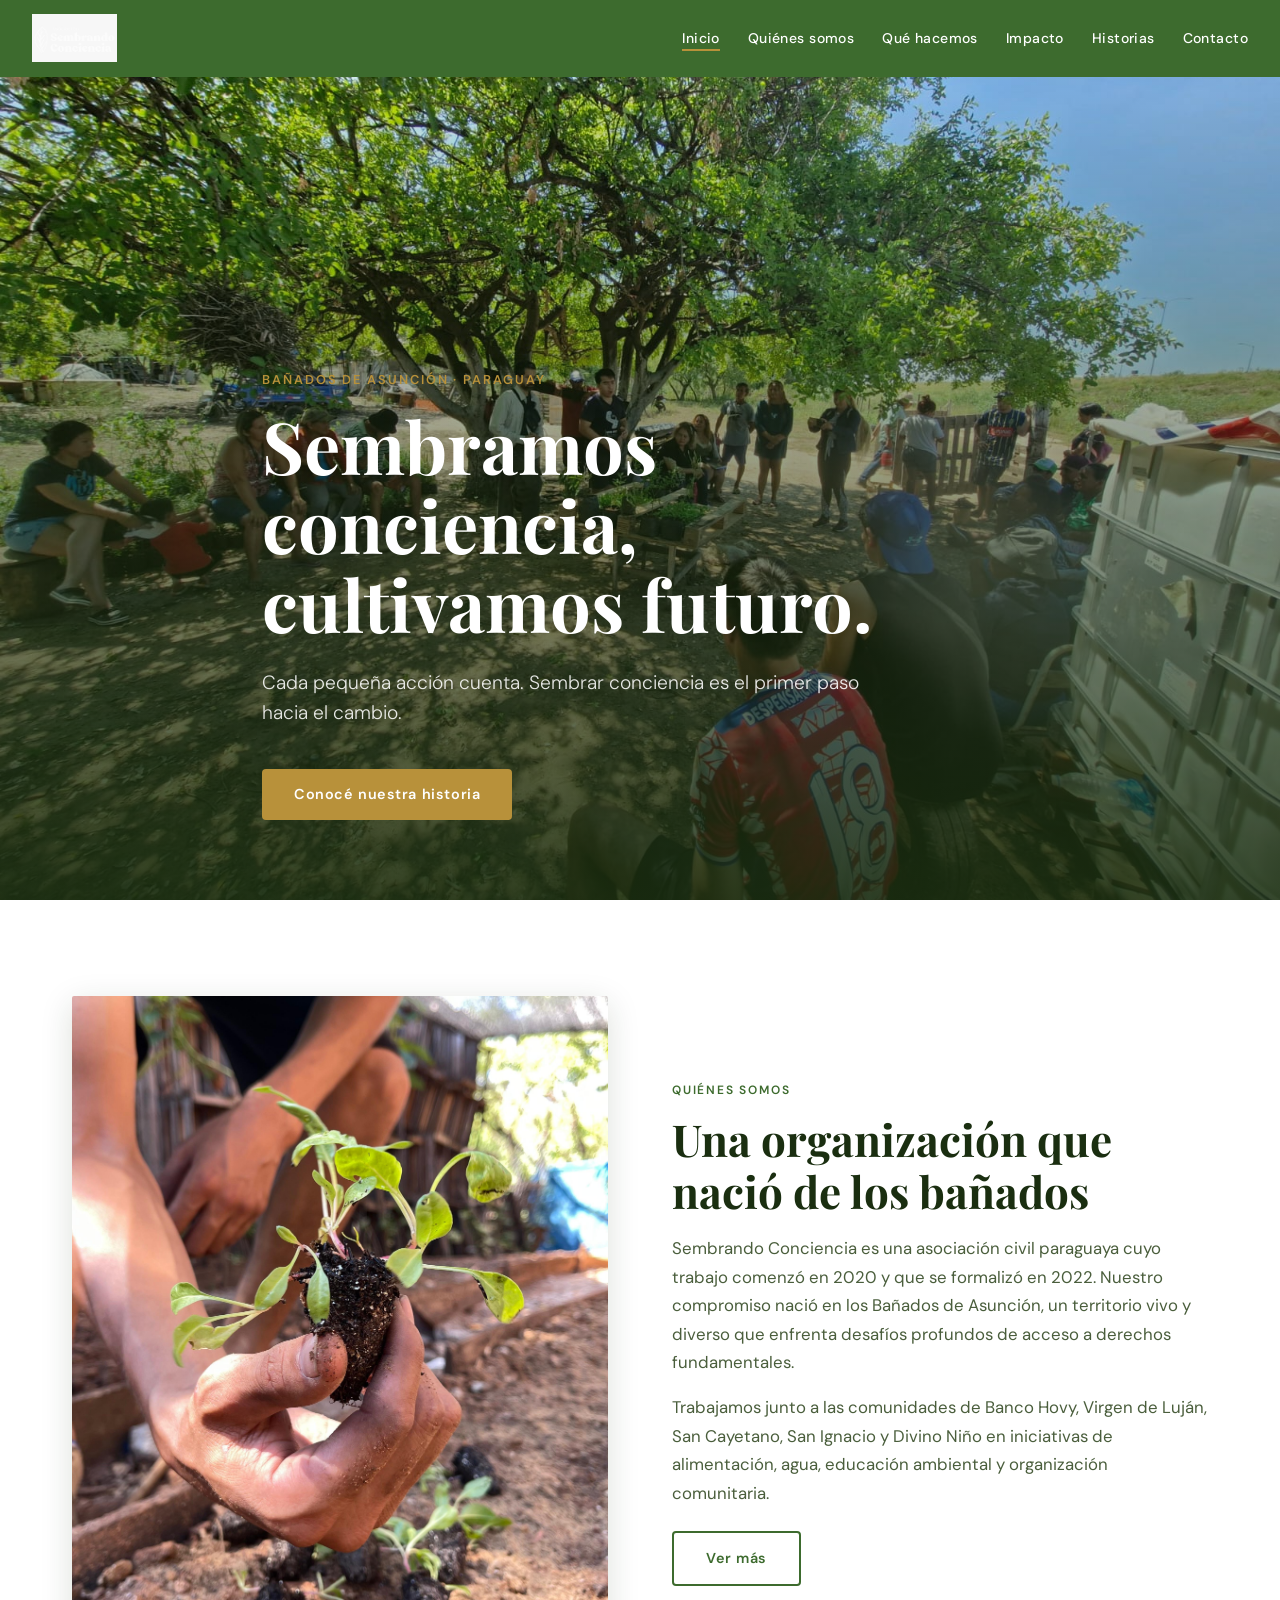
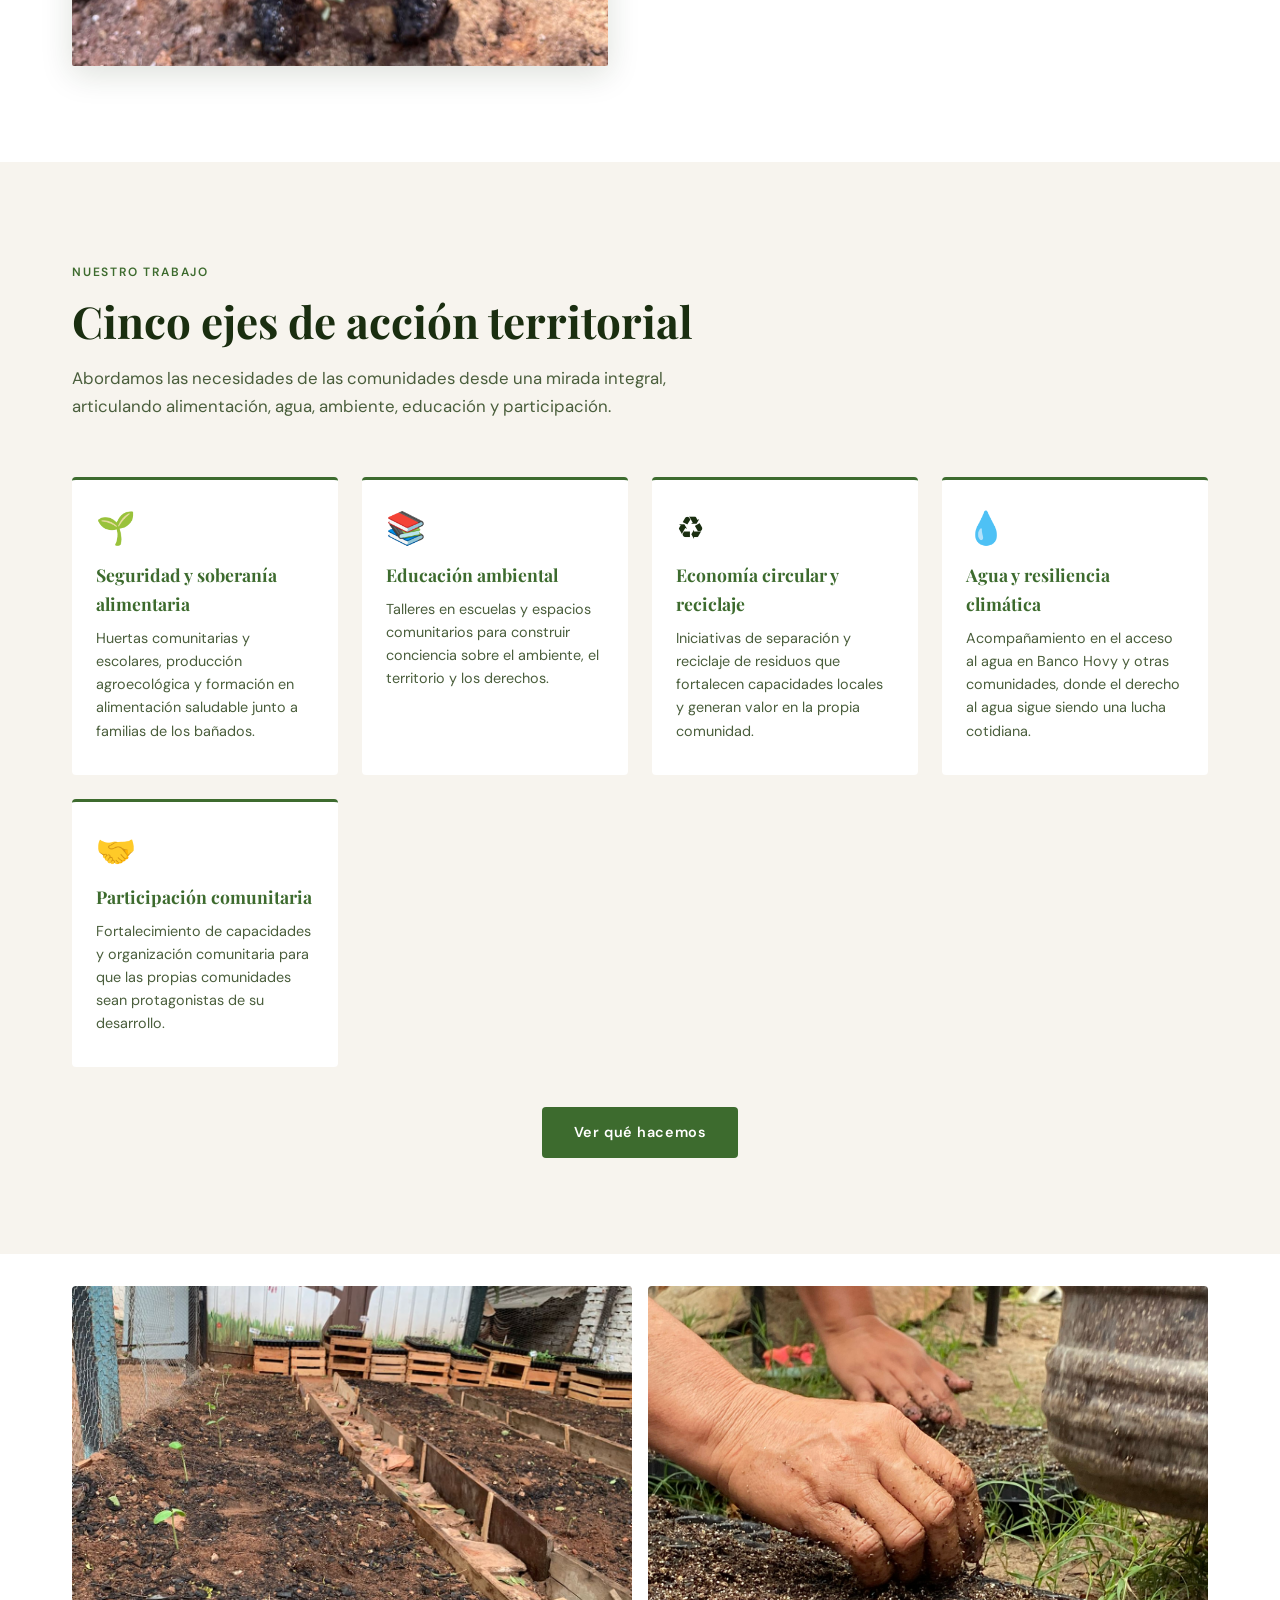
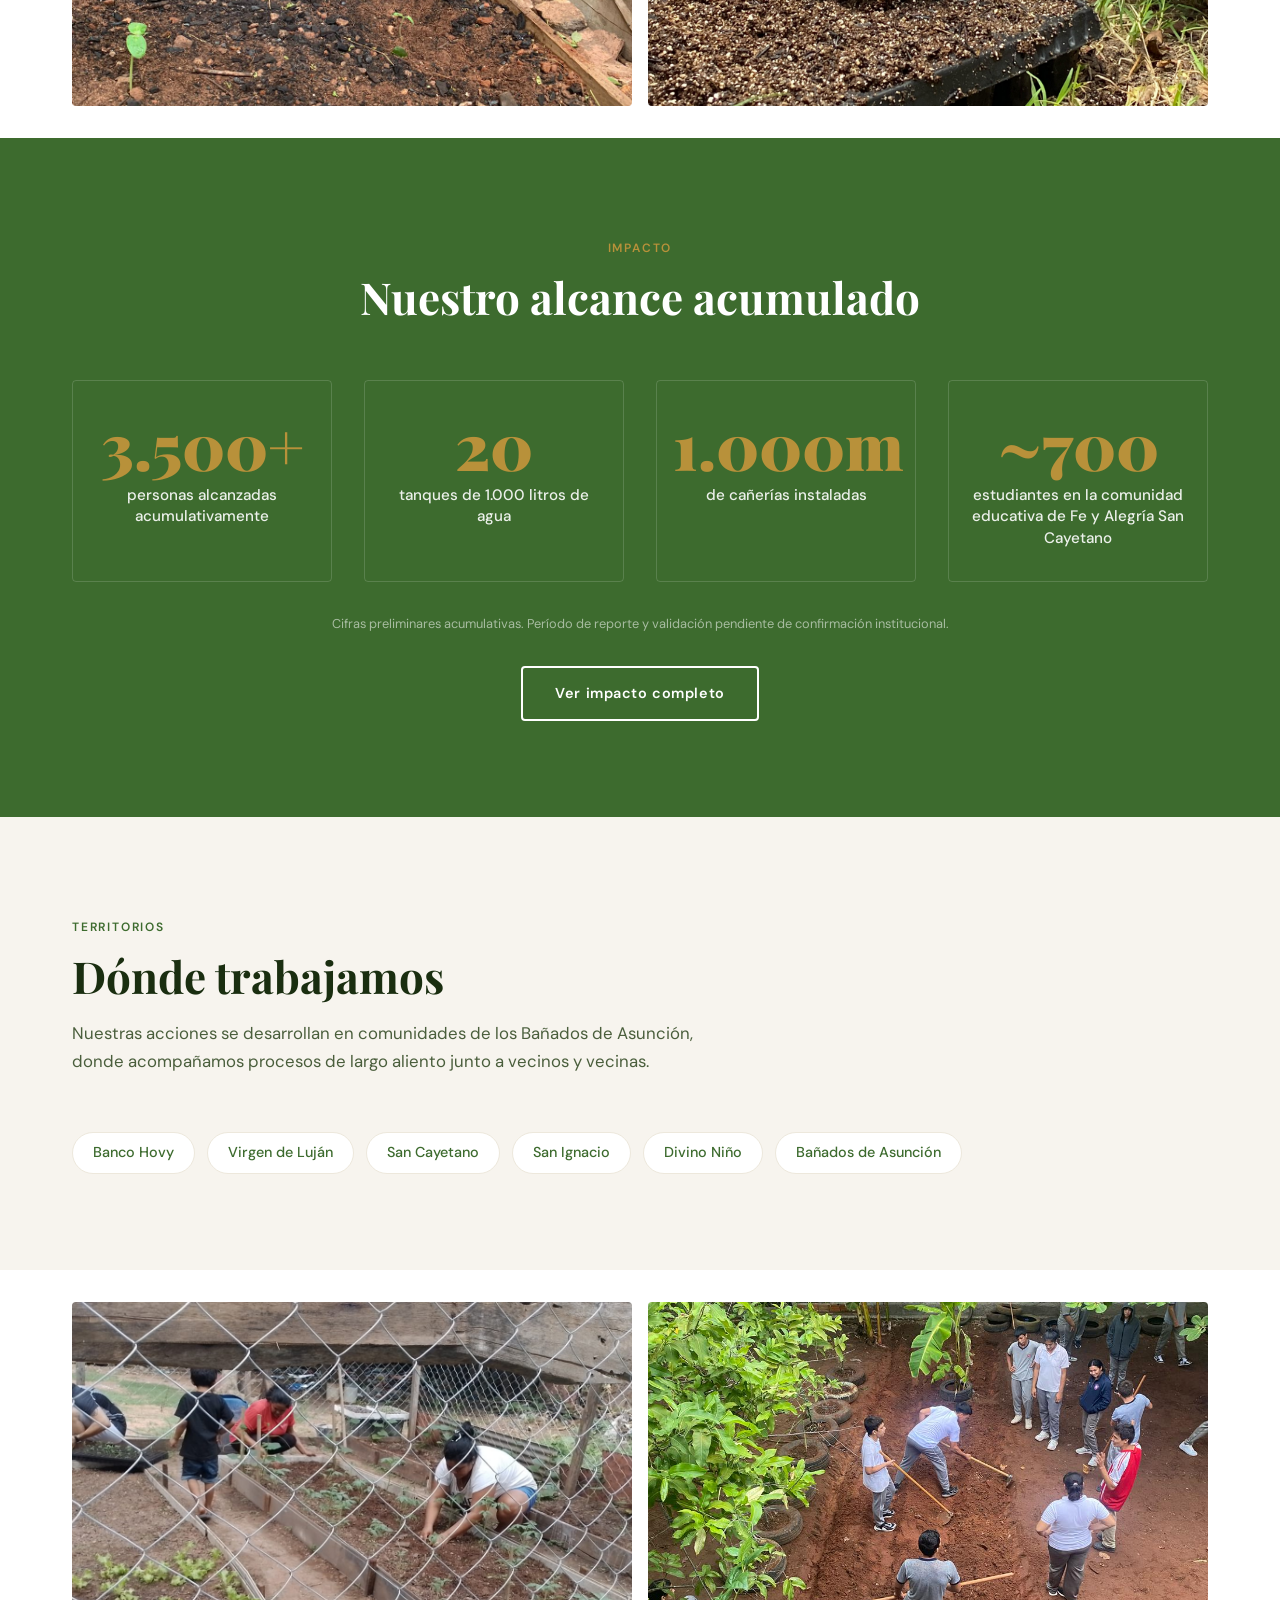
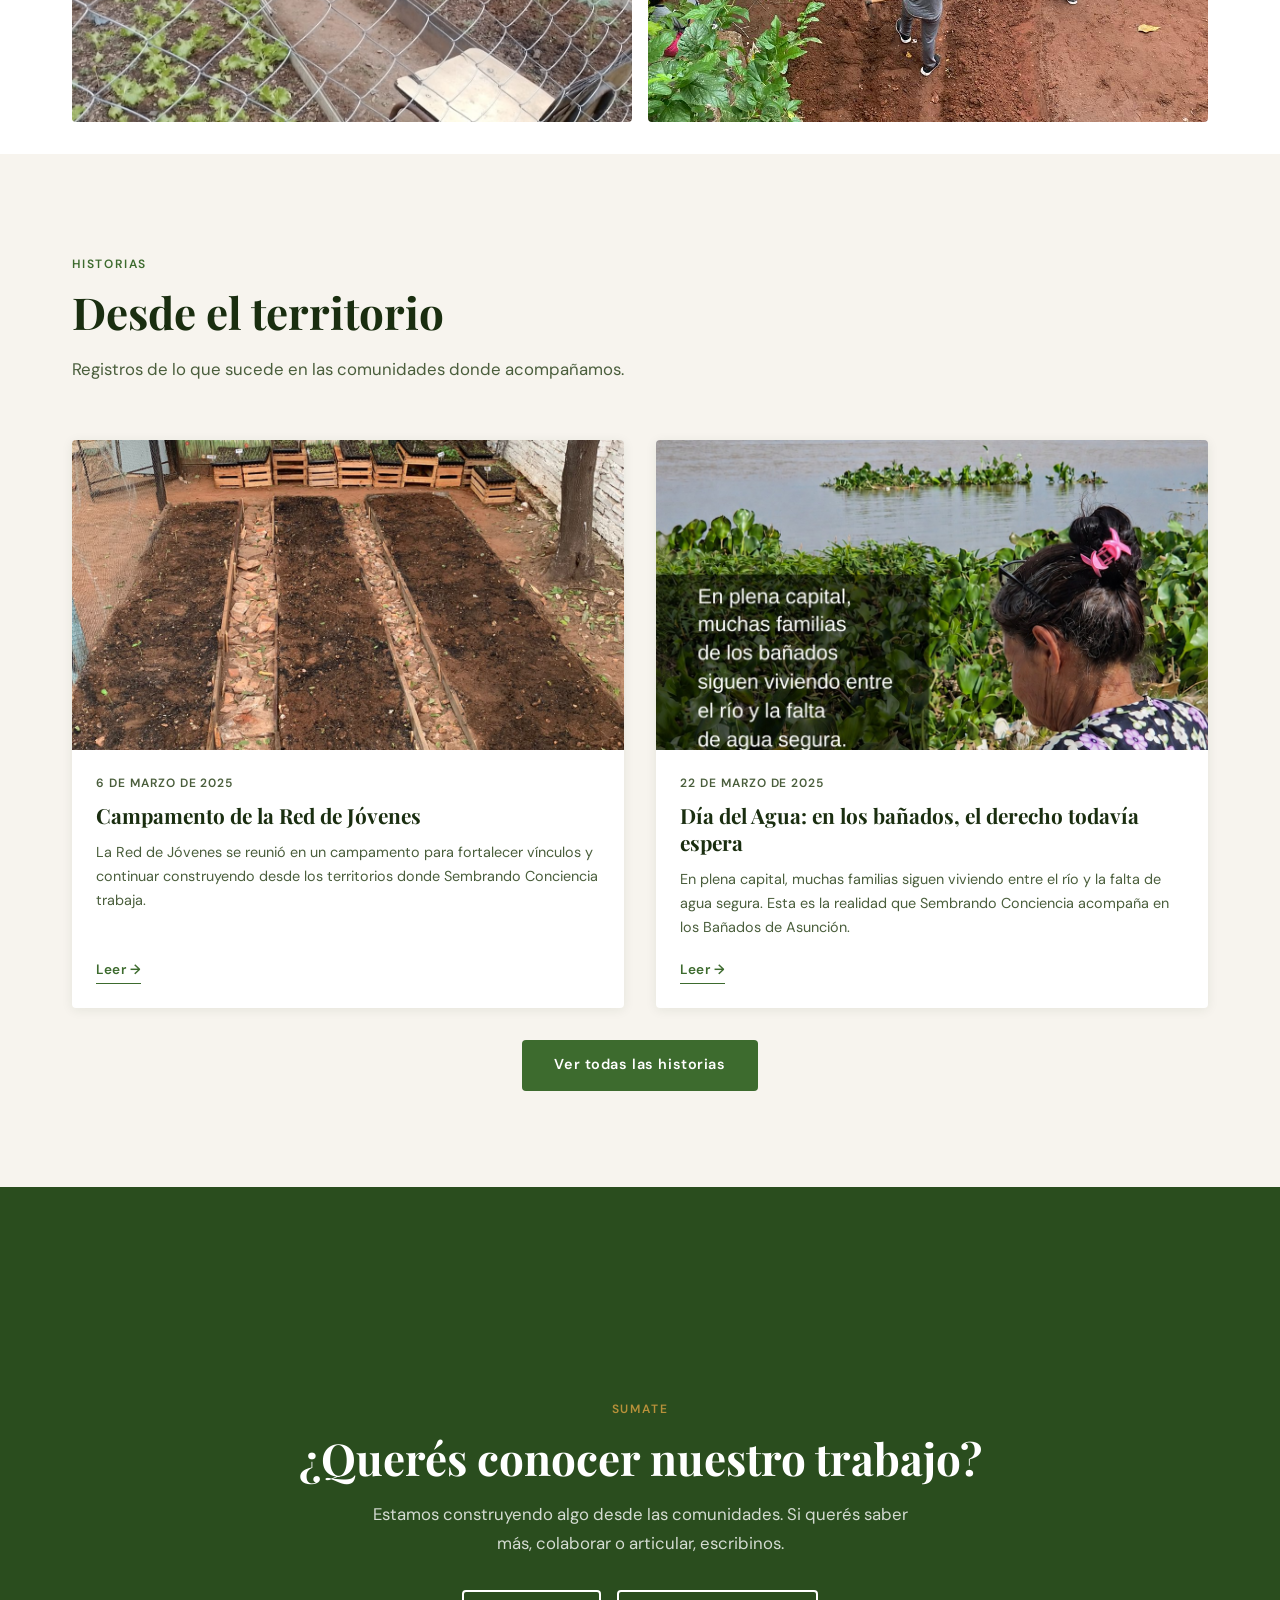
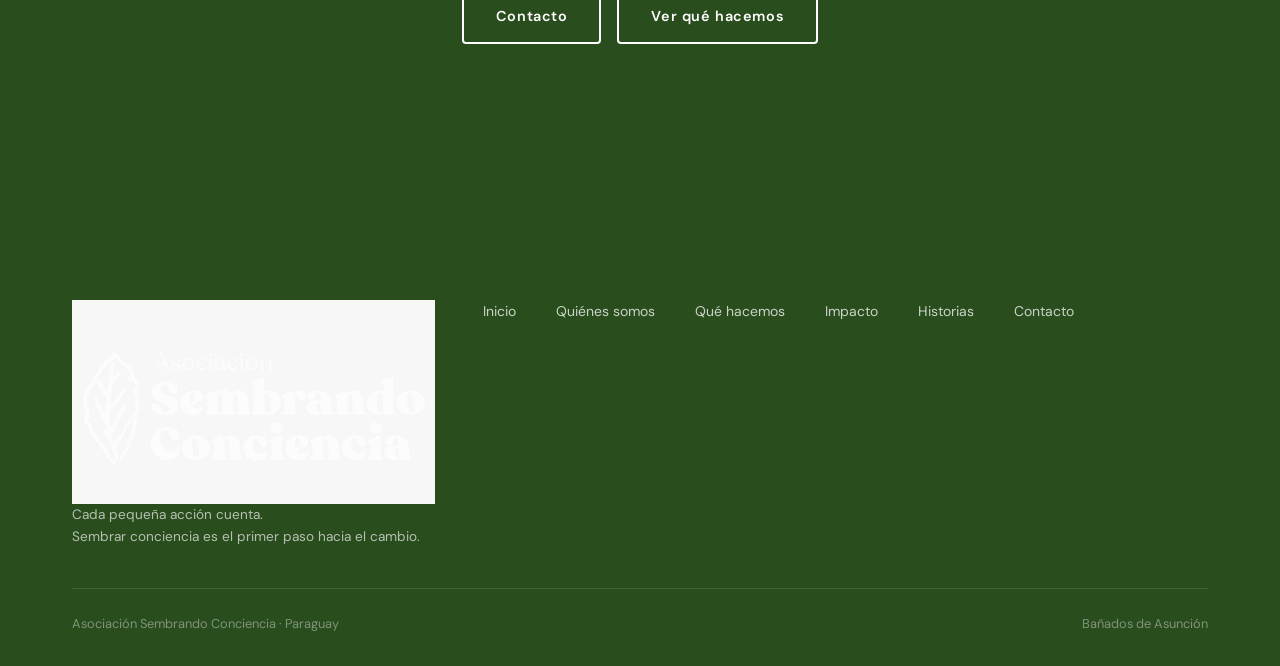
==== index.html @ c92bd3f3 "Sitio institucional inicial de Asociación Sembrando Conciencia Web completa con 6 páginas principale" ====
<!DOCTYPE html>
<html lang="es">
<head>
  <meta charset="UTF-8" />
  <meta name="viewport" content="width=device-width, initial-scale=1.0" />
  <title>Asociación Sembrando Conciencia — Bañados de Asunción, Paraguay</title>
  <meta name="description" content="Asociación civil paraguaya que trabaja en seguridad alimentaria, educación ambiental, agua y participación comunitaria en los Bañados de Asunción." />
  <link rel="stylesheet" href="css/style.css" />
</head>
<body>

<!-- NAVEGACIÓN -->
<nav class="nav">
  <a class="nav__logo" href="index.html">
    <img src="images/logo-blanco.jpeg" alt="Asociación Sembrando Conciencia" />
  </a>
  <button class="nav__menu-btn" aria-label="Abrir menú">
    <span></span><span></span><span></span>
  </button>
  <ul class="nav__links">
    <li><a href="index.html">Inicio</a></li>
    <li><a href="quienes-somos.html">Quiénes somos</a></li>
    <li><a href="que-hacemos.html">Qué hacemos</a></li>
    <li><a href="impacto.html">Impacto</a></li>
    <li><a href="historias.html">Historias</a></li>
    <li><a href="contacto.html">Contacto</a></li>
  </ul>
</nav>

<!-- HERO -->
<section class="hero">
  <img class="hero__foto" src="images/taller-comunitario.jpg" alt="Taller comunitario al aire libre en los Bañados de Asunción" />
  <div class="hero__overlay"></div>
  <div class="hero__contenido contenedor">
    <p class="hero__kicker">Bañados de Asunción · Paraguay</p>
    <h1 class="hero__titulo">Sembramos conciencia,<br>cultivamos futuro.</h1>
    <p class="hero__subtitulo">Cada pequeña acción cuenta. Sembrar conciencia es el primer paso hacia el cambio.</p>
    <a href="quienes-somos.html" class="hero__cta">Conocé nuestra historia</a>
  </div>
</section>

<!-- PRESENTACIÓN -->
<section class="seccion seccion--blanca">
  <div class="contenedor">
    <div class="presentacion">
      <img class="presentacion__foto" src="images/manos-plantin.jpg" alt="Manos trasplantando un plantín en huerta comunitaria" />
      <div class="presentacion__texto">
        <span class="etiqueta">Quiénes somos</span>
        <h2 class="titulo-seccion">Una organización que nació de los bañados</h2>
        <p class="bajada">Sembrando Conciencia es una asociación civil paraguaya cuyo trabajo comenzó en 2020 y que se formalizó en 2022. Nuestro compromiso nació en los Bañados de Asunción, un territorio vivo y diverso que enfrenta desafíos profundos de acceso a derechos fundamentales.</p>
        <p class="bajada">Trabajamos junto a las comunidades de Banco Hovy, Virgen de Luján, San Cayetano, San Ignacio y Divino Niño en iniciativas de alimentación, agua, educación ambiental y organización comunitaria.</p>
        <a href="quienes-somos.html" class="btn btn--borde" style="margin-top:1.5rem">Ver más</a>
      </div>
    </div>
  </div>
</section>

<!-- ÁREAS DE TRABAJO -->
<section class="seccion seccion--crema">
  <div class="contenedor">
    <div class="seccion__encabezado">
      <span class="etiqueta">Nuestro trabajo</span>
      <h2 class="titulo-seccion">Cinco ejes de acción territorial</h2>
      <p class="bajada">Abordamos las necesidades de las comunidades desde una mirada integral, articulando alimentación, agua, ambiente, educación y participación.</p>
    </div>
    <div class="areas__grilla">
      <div class="area-card">
        <div class="area-card__icono">🌱</div>
        <h3 class="area-card__titulo">Seguridad y soberanía alimentaria</h3>
        <p class="area-card__texto">Huertas comunitarias y escolares, producción agroecológica y formación en alimentación saludable junto a familias de los bañados.</p>
      </div>
      <div class="area-card">
        <div class="area-card__icono">📚</div>
        <h3 class="area-card__titulo">Educación ambiental</h3>
        <p class="area-card__texto">Talleres en escuelas y espacios comunitarios para construir conciencia sobre el ambiente, el territorio y los derechos.</p>
      </div>
      <div class="area-card">
        <div class="area-card__icono">♻️</div>
        <h3 class="area-card__titulo">Economía circular y reciclaje</h3>
        <p class="area-card__texto">Iniciativas de separación y reciclaje de residuos que fortalecen capacidades locales y generan valor en la propia comunidad.</p>
      </div>
      <div class="area-card">
        <div class="area-card__icono">💧</div>
        <h3 class="area-card__titulo">Agua y resiliencia climática</h3>
        <p class="area-card__texto">Acompañamiento en el acceso al agua en Banco Hovy y otras comunidades, donde el derecho al agua sigue siendo una lucha cotidiana.</p>
      </div>
      <div class="area-card">
        <div class="area-card__icono">🤝</div>
        <h3 class="area-card__titulo">Participación comunitaria</h3>
        <p class="area-card__texto">Fortalecimiento de capacidades y organización comunitaria para que las propias comunidades sean protagonistas de su desarrollo.</p>
      </div>
    </div>
    <div style="margin-top:2.5rem; text-align:center;">
      <a href="que-hacemos.html" class="btn btn--principal">Ver qué hacemos</a>
    </div>
  </div>
</section>

<!-- GALERÍA ACCIÓN -->
<section class="seccion seccion--blanca" style="padding-block: 2rem;">
  <div class="contenedor">
    <div class="galeria-duo">
      <img src="images/huerta-escolar-1.jpeg" alt="Huerta escolar con mural de huellas de manos pintadas por los estudiantes" />
      <img src="images/manos-siembra.jpg" alt="Manos sembrando en bandeja de germinación comunitaria" />
    </div>
  </div>
</section>

<!-- CIFRAS -->
<section class="seccion seccion--verde">
  <div class="contenedor">
    <div class="seccion__encabezado seccion__encabezado--centrado">
      <span class="etiqueta">Impacto</span>
      <h2 class="titulo-seccion">Nuestro alcance acumulado</h2>
    </div>
    <div class="cifras__grilla">
      <div class="cifra">
        <div class="cifra__numero">3.500+</div>
        <div class="cifra__label">personas alcanzadas acumulativamente</div>
      </div>
      <div class="cifra">
        <div class="cifra__numero">20</div>
        <div class="cifra__label">tanques de 1.000 litros de agua</div>
      </div>
      <div class="cifra">
        <div class="cifra__numero">1.000m</div>
        <div class="cifra__label">de cañerías instaladas</div>
      </div>
      <div class="cifra">
        <div class="cifra__numero">~700</div>
        <div class="cifra__label">estudiantes en la comunidad educativa de Fe y Alegría San Cayetano</div>
      </div>
    </div>
    <p class="cifras__nota">Cifras preliminares acumulativas. Período de reporte y validación pendiente de confirmación institucional.</p>
    <div style="text-align:center; margin-top:2rem;">
      <a href="impacto.html" class="btn btn--blanco">Ver impacto completo</a>
    </div>
  </div>
</section>

<!-- TERRITORIOS -->
<section class="seccion seccion--crema">
  <div class="contenedor">
    <div class="seccion__encabezado">
      <span class="etiqueta">Territorios</span>
      <h2 class="titulo-seccion">Dónde trabajamos</h2>
      <p class="bajada">Nuestras acciones se desarrollan en comunidades de los Bañados de Asunción, donde acompañamos procesos de largo aliento junto a vecinos y vecinas.</p>
    </div>
    <div class="territorios__grilla">
      <span class="territorio-tag">Banco Hovy</span>
      <span class="territorio-tag">Virgen de Luján</span>
      <span class="territorio-tag">San Cayetano</span>
      <span class="territorio-tag">San Ignacio</span>
      <span class="territorio-tag">Divino Niño</span>
      <span class="territorio-tag">Bañados de Asunción</span>
    </div>
  </div>
</section>

<!-- GALERÍA ACCIÓN 2 -->
<section class="seccion seccion--blanca" style="padding-block: 2rem;">
  <div class="contenedor">
    <div class="galeria-duo">
      <img src="images/huerta-trabajo.jpeg" alt="Personas trabajando en huerta comunitaria con canteros elevados" />
      <img src="images/huerta-estudiantes.jpg" alt="Jóvenes estudiantes trabajando la tierra en una huerta escolar" />
    </div>
  </div>
</section>

<!-- BLOG PREVIEW -->
<section class="seccion seccion--crema">
  <div class="contenedor">
    <div class="seccion__encabezado">
      <span class="etiqueta">Historias</span>
      <h2 class="titulo-seccion">Desde el territorio</h2>
      <p class="bajada">Registros de lo que sucede en las comunidades donde acompañamos.</p>
    </div>
    <div class="blog__grilla">
      <a href="blog/campamento-red-jovenes.html" class="blog-card">
        <img class="blog-card__foto" src="images/huerta-escolar-2.jpeg" alt="Huerta escolar, jóvenes trabajando la tierra" />
        <div class="blog-card__cuerpo">
          <p class="blog-card__fecha">6 de marzo de 2025</p>
          <h3 class="blog-card__titulo">Campamento de la Red de Jóvenes</h3>
          <p class="blog-card__extracto">La Red de Jóvenes se reunió en un campamento para fortalecer vínculos y continuar construyendo desde los territorios donde Sembrando Conciencia trabaja.</p>
          <span class="blog-card__link">Leer →</span>
        </div>
      </a>
      <a href="blog/dia-del-agua.html" class="blog-card">
        <img class="blog-card__foto" src="images/dia-del-agua/agua-06-banado-mujer.jpg" alt="Mujer mirando el río en los bañados de Asunción" />
        <div class="blog-card__cuerpo">
          <p class="blog-card__fecha">22 de marzo de 2025</p>
          <h3 class="blog-card__titulo">Día del Agua: en los bañados, el derecho todavía espera</h3>
          <p class="blog-card__extracto">En plena capital, muchas familias siguen viviendo entre el río y la falta de agua segura. Esta es la realidad que Sembrando Conciencia acompaña en los Bañados de Asunción.</p>
          <span class="blog-card__link">Leer →</span>
        </div>
      </a>
    </div>
    <div style="margin-top:2rem; text-align:center;">
      <a href="historias.html" class="btn btn--principal">Ver todas las historias</a>
    </div>
  </div>
</section>

<!-- CTA FINAL -->
<section class="seccion seccion--oscura">
  <div class="contenedor">
    <div class="cta-final">
      <span class="etiqueta">Sumate</span>
      <h2 class="titulo-seccion">¿Querés conocer nuestro trabajo?</h2>
      <p class="bajada">Estamos construyendo algo desde las comunidades. Si querés saber más, colaborar o articular, escribinos.</p>
      <div class="cta-final__botones">
        <a href="contacto.html" class="btn btn--blanco">Contacto</a>
        <a href="que-hacemos.html" class="btn btn--blanco">Ver qué hacemos</a>
      </div>
    </div>
  </div>
</section>

<!-- FOOTER -->
<footer class="footer">
  <div class="contenedor">
    <div class="footer__inner">
      <div>
        <img src="images/logo-blanco.jpeg" alt="Asociación Sembrando Conciencia" class="footer__logo" />
        <p class="footer__slogan">Cada pequeña acción cuenta.<br>Sembrar conciencia es el primer paso hacia el cambio.</p>
      </div>
      <nav class="footer__nav" aria-label="Navegación secundaria">
        <a href="index.html">Inicio</a>
        <a href="quienes-somos.html">Quiénes somos</a>
        <a href="que-hacemos.html">Qué hacemos</a>
        <a href="impacto.html">Impacto</a>
        <a href="historias.html">Historias</a>
        <a href="contacto.html">Contacto</a>
      </nav>
    </div>
    <div class="footer__copy">
      <span>Asociación Sembrando Conciencia · Paraguay</span>
      <span>Bañados de Asunción</span>
    </div>
  </div>
</footer>

<script src="js/main.js"></script>
</body>
</html>
---- css/style.css ----
@import url('https://fonts.googleapis.com/css2?family=Playfair+Display:wght@400;600;700;900&family=DM+Sans:wght@300;400;500;600&display=swap');

:root {
  --verde: #3D6B2E;
  --verde-claro: #5A8A3C;
  --verde-oscuro: #2A4D1E;
  --verde-hover: #4a7f38;
  --crema: #F7F4EE;
  --crema-oscuro: #EDE8DC;
  --dorado: #B8913A;
  --texto: #1A2E10;
  --texto-suave: #4A5E3C;
  --blanco: #FFFFFF;
  --gris-suave: #f0ede6;

  --font-titulo: 'Playfair Display', Georgia, serif;
  --font-cuerpo: 'DM Sans', system-ui, sans-serif;

  --max: 1200px;
  --gap: clamp(1rem, 4vw, 2rem);
  --radio: 4px;
}

*, *::before, *::after { box-sizing: border-box; margin: 0; padding: 0; }

html { scroll-behavior: smooth; }

body {
  font-family: var(--font-cuerpo);
  color: var(--texto);
  background: var(--crema);
  line-height: 1.65;
  font-size: 1rem;
}

img { display: block; max-width: 100%; height: auto; }
a { color: inherit; text-decoration: none; }
ul { list-style: none; }

.contenedor {
  width: min(var(--max), 100%);
  margin-inline: auto;
  padding-inline: var(--gap);
}

/* ── NAVEGACIÓN ───────────────────────────────── */
.nav {
  position: fixed;
  top: 0;
  left: 0;
  right: 0;
  z-index: 100;
  background: var(--verde);
  padding: 0.9rem var(--gap);
  display: flex;
  align-items: center;
  justify-content: space-between;
  gap: 1rem;
}

.nav__logo img {
  height: 48px;
  width: auto;
}

.nav__links {
  display: flex;
  gap: 1.75rem;
  align-items: center;
}

.nav__links a {
  font-family: var(--font-cuerpo);
  font-size: 0.875rem;
  font-weight: 500;
  color: var(--blanco);
  letter-spacing: 0.03em;
  transition: opacity 0.2s;
}
.nav__links a:hover { opacity: 0.75; }
.nav__links a.activo { border-bottom: 2px solid var(--dorado); padding-bottom: 2px; }

.nav__menu-btn {
  display: none;
  flex-direction: column;
  gap: 5px;
  cursor: pointer;
  padding: 4px;
  background: none;
  border: none;
}
.nav__menu-btn span {
  display: block;
  width: 24px;
  height: 2px;
  background: var(--blanco);
  transition: all 0.3s;
}

@media (max-width: 768px) {
  .nav__links {
    display: none;
    position: absolute;
    top: 100%;
    left: 0;
    right: 0;
    background: var(--verde-oscuro);
    flex-direction: column;
    padding: 1.5rem var(--gap);
    gap: 1.25rem;
    align-items: flex-start;
  }
  .nav__links.abierto { display: flex; }
  .nav__menu-btn { display: flex; }
}

/* ── HERO ─────────────────────────────────────── */
.hero {
  min-height: 100svh;
  position: relative;
  display: flex;
  align-items: flex-end;
  padding-top: 70px;
}

.hero__foto {
  position: absolute;
  inset: 0;
  object-fit: cover;
  width: 100%;
  height: 100%;
}

.hero__overlay {
  position: absolute;
  inset: 0;
  background: linear-gradient(to top, rgba(26,46,16,0.88) 0%, rgba(26,46,16,0.35) 60%, transparent 100%);
}

.hero__contenido {
  position: relative;
  z-index: 2;
  padding: 4rem var(--gap) 5rem;
  max-width: 820px;
}

.hero__kicker {
  font-family: var(--font-cuerpo);
  font-size: 0.8rem;
  font-weight: 600;
  letter-spacing: 0.15em;
  text-transform: uppercase;
  color: var(--dorado);
  margin-bottom: 1rem;
}

.hero__titulo {
  font-family: var(--font-titulo);
  font-size: clamp(2.2rem, 6vw, 4.5rem);
  font-weight: 700;
  color: var(--blanco);
  line-height: 1.1;
  margin-bottom: 1.5rem;
}

.hero__subtitulo {
  font-family: var(--font-cuerpo);
  font-size: clamp(1rem, 2vw, 1.2rem);
  color: rgba(255,255,255,0.88);
  font-weight: 300;
  max-width: 600px;
  margin-bottom: 2.5rem;
  line-height: 1.6;
}

.hero__cta {
  display: inline-flex;
  align-items: center;
  gap: 0.5rem;
  background: var(--dorado);
  color: var(--blanco);
  font-weight: 600;
  font-size: 0.9rem;
  letter-spacing: 0.04em;
  padding: 0.85rem 2rem;
  border-radius: var(--radio);
  transition: background 0.2s;
}
.hero__cta:hover { background: #a07a2e; }

/* ── SECCIONES GENERALES ─────────────────────── */
.seccion {
  padding-block: clamp(3rem, 8vw, 6rem);
}

.seccion--crema { background: var(--crema); }
.seccion--blanca { background: var(--blanco); }
.seccion--verde { background: var(--verde); color: var(--blanco); }
.seccion--oscura { background: var(--verde-oscuro); color: var(--blanco); }

.seccion__encabezado {
  margin-bottom: clamp(2rem, 5vw, 3.5rem);
  max-width: 640px;
}
.seccion__encabezado--centrado {
  text-align: center;
  margin-inline: auto;
}

.etiqueta {
  display: inline-block;
  font-size: 0.75rem;
  font-weight: 600;
  letter-spacing: 0.15em;
  text-transform: uppercase;
  color: var(--verde);
  margin-bottom: 0.75rem;
}
.seccion--verde .etiqueta,
.seccion--oscura .etiqueta { color: var(--dorado); }

.titulo-seccion {
  font-family: var(--font-titulo);
  font-size: clamp(1.75rem, 4vw, 2.75rem);
  font-weight: 700;
  line-height: 1.2;
  color: var(--texto);
  margin-bottom: 1rem;
}
.seccion--verde .titulo-seccion,
.seccion--oscura .titulo-seccion { color: var(--blanco); }

.bajada {
  font-size: 1.05rem;
  color: var(--texto-suave);
  line-height: 1.7;
}
.seccion--verde .bajada,
.seccion--oscura .bajada { color: rgba(255,255,255,0.8); }

/* ── PRESENTACIÓN (INICIO) ────────────────────── */
.presentacion {
  display: grid;
  grid-template-columns: 1fr 1fr;
  gap: 4rem;
  align-items: center;
}
@media (max-width: 768px) { .presentacion { grid-template-columns: 1fr; gap: 2rem; } }

.presentacion__foto {
  aspect-ratio: 4/5;
  object-fit: cover;
  border-radius: 2px;
  box-shadow: 0 8px 32px rgba(26,46,16,0.15);
}

.presentacion__texto .bajada + .bajada { margin-top: 1rem; }

/* ── ÁREAS DE TRABAJO ─────────────────────────── */
.areas__grilla {
  display: grid;
  grid-template-columns: repeat(auto-fit, minmax(220px, 1fr));
  gap: 1.5rem;
}

.area-card {
  background: var(--blanco);
  border-radius: var(--radio);
  padding: 2rem 1.5rem;
  border-top: 3px solid var(--verde);
  transition: transform 0.2s, box-shadow 0.2s;
}
.area-card:hover { transform: translateY(-4px); box-shadow: 0 12px 32px rgba(26,46,16,0.12); }

.area-card__icono {
  font-size: 2rem;
  margin-bottom: 1rem;
  line-height: 1;
}
.area-card__titulo {
  font-family: var(--font-titulo);
  font-size: 1.1rem;
  font-weight: 700;
  color: var(--verde);
  margin-bottom: 0.6rem;
}
.area-card__texto {
  font-size: 0.9rem;
  color: var(--texto-suave);
  line-height: 1.6;
}

/* ── CIFRAS ───────────────────────────────────── */
.cifras__grilla {
  display: grid;
  grid-template-columns: repeat(auto-fit, minmax(200px, 1fr));
  gap: 2rem;
  margin-bottom: 2rem;
}

.cifra {
  text-align: center;
  padding: 2rem 1rem;
  border: 1px solid rgba(255,255,255,0.15);
  border-radius: var(--radio);
}

.cifra__numero {
  font-family: var(--font-titulo);
  font-size: clamp(2.5rem, 5vw, 4rem);
  font-weight: 900;
  color: var(--dorado);
  line-height: 1;
  margin-bottom: 0.5rem;
}
.cifra__label {
  font-size: 0.95rem;
  font-weight: 500;
  color: rgba(255,255,255,0.9);
  line-height: 1.4;
}

.cifras__nota {
  text-align: center;
  font-size: 0.8rem;
  color: rgba(255,255,255,0.55);
  max-width: 640px;
  margin-inline: auto;
  line-height: 1.6;
}

/* ── TERRITORIOS ──────────────────────────────── */
.territorios__grilla {
  display: flex;
  flex-wrap: wrap;
  gap: 0.75rem;
}
.territorio-tag {
  background: var(--blanco);
  border: 1px solid var(--crema-oscuro);
  border-radius: 100px;
  padding: 0.5rem 1.25rem;
  font-size: 0.9rem;
  font-weight: 500;
  color: var(--verde);
  transition: background 0.2s, color 0.2s;
}
.territorio-tag:hover { background: var(--verde); color: var(--blanco); }

/* ── GALERÍA 2 columnas ───────────────────────── */
.galeria-duo {
  display: grid;
  grid-template-columns: 1fr 1fr;
  gap: 1rem;
}
@media (max-width: 600px) { .galeria-duo { grid-template-columns: 1fr; } }

.galeria-duo img {
  width: 100%;
  aspect-ratio: 4/3;
  object-fit: cover;
  border-radius: var(--radio);
}

/* ── BLOG PREVIEW ─────────────────────────────── */
.blog__grilla {
  display: grid;
  grid-template-columns: 1fr 1fr;
  gap: 2rem;
}
@media (max-width: 768px) { .blog__grilla { grid-template-columns: 1fr; } }

.blog-card {
  background: var(--blanco);
  border-radius: var(--radio);
  overflow: hidden;
  display: flex;
  flex-direction: column;
  box-shadow: 0 2px 12px rgba(26,46,16,0.08);
  transition: transform 0.2s, box-shadow 0.2s;
}
.blog-card:hover { transform: translateY(-4px); box-shadow: 0 12px 32px rgba(26,46,16,0.14); }

.blog-card__foto {
  aspect-ratio: 16/9;
  object-fit: cover;
  width: 100%;
}

.blog-card__cuerpo {
  padding: 1.5rem;
  display: flex;
  flex-direction: column;
  flex: 1;
}
.blog-card__fecha {
  font-size: 0.75rem;
  font-weight: 600;
  color: var(--texto-suave);
  letter-spacing: 0.08em;
  text-transform: uppercase;
  margin-bottom: 0.5rem;
}
.blog-card__titulo {
  font-family: var(--font-titulo);
  font-size: 1.3rem;
  font-weight: 700;
  color: var(--texto);
  line-height: 1.3;
  margin-bottom: 0.75rem;
}
.blog-card__extracto {
  font-size: 0.9rem;
  color: var(--texto-suave);
  line-height: 1.65;
  flex: 1;
  margin-bottom: 1.25rem;
}
.blog-card__link {
  font-size: 0.85rem;
  font-weight: 600;
  color: var(--verde);
  letter-spacing: 0.04em;
  align-self: flex-start;
  border-bottom: 1px solid var(--verde);
  padding-bottom: 1px;
  transition: color 0.2s, border-color 0.2s;
}
.blog-card__link:hover { color: var(--verde-claro); border-color: var(--verde-claro); }

/* ── ARTÍCULO DE BLOG ────────────────────────── */
.articulo {
  padding-top: 70px;
}

.articulo__hero {
  position: relative;
  height: clamp(320px, 50vw, 520px);
  overflow: hidden;
}
.articulo__hero img {
  width: 100%;
  height: 100%;
  object-fit: cover;
}
.articulo__hero-overlay {
  position: absolute;
  inset: 0;
  background: linear-gradient(to top, rgba(26,46,16,0.75) 0%, transparent 60%);
}
.articulo__hero-texto {
  position: absolute;
  bottom: 0;
  left: 0;
  right: 0;
  padding: 2.5rem var(--gap);
}
.articulo__hero-titulo {
  font-family: var(--font-titulo);
  font-size: clamp(1.8rem, 4vw, 3rem);
  font-weight: 700;
  color: var(--blanco);
  line-height: 1.2;
  max-width: 760px;
  margin-bottom: 0.5rem;
}
.articulo__hero-fecha {
  font-size: 0.8rem;
  font-weight: 600;
  letter-spacing: 0.1em;
  text-transform: uppercase;
  color: var(--dorado);
}

.articulo__cuerpo {
  max-width: 760px;
  margin-inline: auto;
  padding: 3rem var(--gap);
}

.articulo__cuerpo p {
  font-size: 1.05rem;
  line-height: 1.8;
  color: var(--texto);
  margin-bottom: 1.5rem;
}
.articulo__cuerpo h2 {
  font-family: var(--font-titulo);
  font-size: 1.6rem;
  font-weight: 700;
  color: var(--verde);
  margin: 2.5rem 0 1rem;
  line-height: 1.25;
}
.articulo__cuerpo h3 {
  font-family: var(--font-titulo);
  font-size: 1.25rem;
  font-weight: 600;
  color: var(--texto);
  margin: 2rem 0 0.75rem;
}
.articulo__cuerpo blockquote {
  border-left: 3px solid var(--verde);
  padding: 1rem 1.5rem;
  margin: 2rem 0;
  background: var(--gris-suave);
  font-size: 1.1rem;
  font-style: italic;
  color: var(--texto-suave);
  line-height: 1.7;
}

.galeria-blog {
  display: grid;
  grid-template-columns: repeat(auto-fit, minmax(260px, 1fr));
  gap: 1rem;
  margin: 2rem 0;
}
.galeria-blog img {
  width: 100%;
  aspect-ratio: 3/4;
  object-fit: cover;
  border-radius: var(--radio);
}

.galeria-blog--horizontal img {
  aspect-ratio: 4/3;
}

.tarjeta-agua {
  margin: 1.5rem 0;
  border-radius: var(--radio);
  overflow: hidden;
}
.tarjeta-agua img {
  width: 100%;
  display: block;
}

/* ── CTA FINAL ────────────────────────────────── */
.cta-final {
  text-align: center;
  padding: clamp(4rem, 10vw, 7rem) var(--gap);
}
.cta-final .titulo-seccion { margin-bottom: 1rem; }
.cta-final .bajada { margin-bottom: 2rem; max-width: 540px; margin-inline: auto; }
.cta-final__botones {
  display: flex;
  gap: 1rem;
  justify-content: center;
  flex-wrap: wrap;
}

.btn {
  display: inline-flex;
  align-items: center;
  gap: 0.4rem;
  padding: 0.85rem 2rem;
  font-weight: 600;
  font-size: 0.9rem;
  letter-spacing: 0.04em;
  border-radius: var(--radio);
  transition: background 0.2s, color 0.2s;
  cursor: pointer;
}
.btn--principal { background: var(--verde); color: var(--blanco); }
.btn--principal:hover { background: var(--verde-claro); }
.btn--borde { border: 2px solid var(--verde); color: var(--verde); background: transparent; }
.btn--borde:hover { background: var(--verde); color: var(--blanco); }
.btn--blanco { border: 2px solid var(--blanco); color: var(--blanco); background: transparent; }
.btn--blanco:hover { background: var(--blanco); color: var(--verde); }

/* ── PÁGINA INTERNA HEADER ───────────────────── */
.pagina-header {
  background: var(--verde);
  padding: calc(70px + 3rem) var(--gap) 3rem;
  color: var(--blanco);
}
.pagina-header .etiqueta { color: var(--dorado); }
.pagina-header .titulo-seccion { color: var(--blanco); }
.pagina-header .bajada { color: rgba(255,255,255,0.8); }

/* ── QUIÉNES SOMOS ───────────────────────────── */
.timeline {
  display: flex;
  flex-direction: column;
  gap: 2rem;
  padding-left: 1.5rem;
  border-left: 2px solid var(--crema-oscuro);
}
.timeline-item {
  position: relative;
  padding-left: 1.5rem;
}
.timeline-item::before {
  content: '';
  position: absolute;
  left: -1.6rem;
  top: 0.35rem;
  width: 10px;
  height: 10px;
  background: var(--verde);
  border-radius: 50%;
}
.timeline-item__anio {
  font-family: var(--font-titulo);
  font-size: 0.85rem;
  font-weight: 700;
  color: var(--verde);
  letter-spacing: 0.08em;
  margin-bottom: 0.25rem;
}
.timeline-item__texto {
  font-size: 0.95rem;
  color: var(--texto-suave);
  line-height: 1.65;
}

.valores-grilla {
  display: grid;
  grid-template-columns: repeat(auto-fit, minmax(200px, 1fr));
  gap: 1.5rem;
}
.valor-card {
  background: var(--crema);
  border-radius: var(--radio);
  padding: 1.75rem 1.5rem;
}
.valor-card__titulo {
  font-family: var(--font-titulo);
  font-size: 1rem;
  font-weight: 700;
  color: var(--verde);
  margin-bottom: 0.5rem;
}
.valor-card__texto {
  font-size: 0.875rem;
  color: var(--texto-suave);
  line-height: 1.6;
}

/* ── QUÉ HACEMOS ──────────────────────────────── */
.area-detalle {
  display: grid;
  grid-template-columns: 1fr 1fr;
  gap: 3rem;
  align-items: center;
  padding-block: 2.5rem;
  border-bottom: 1px solid var(--crema-oscuro);
}
.area-detalle:last-child { border-bottom: none; }
.area-detalle--invertido { direction: rtl; }
.area-detalle--invertido > * { direction: ltr; }

@media (max-width: 768px) {
  .area-detalle,
  .area-detalle--invertido { grid-template-columns: 1fr; direction: ltr; }
}

.area-detalle__foto {
  aspect-ratio: 4/3;
  object-fit: cover;
  border-radius: var(--radio);
  width: 100%;
}

.area-detalle__numero {
  font-family: var(--font-titulo);
  font-size: 3rem;
  font-weight: 900;
  color: var(--crema-oscuro);
  line-height: 1;
  margin-bottom: 0.5rem;
}
.area-detalle__titulo {
  font-family: var(--font-titulo);
  font-size: 1.5rem;
  font-weight: 700;
  color: var(--verde);
  margin-bottom: 1rem;
}
.area-detalle__texto {
  font-size: 0.95rem;
  color: var(--texto-suave);
  line-height: 1.7;
}

/* ── CONTACTO ─────────────────────────────────── */
.contacto-aviso {
  background: var(--gris-suave);
  border-left: 3px solid var(--dorado);
  padding: 1.25rem 1.5rem;
  border-radius: 0 var(--radio) var(--radio) 0;
  margin-bottom: 2.5rem;
  font-size: 0.9rem;
  color: var(--texto-suave);
  line-height: 1.6;
}

.contacto-campos {
  display: grid;
  grid-template-columns: 1fr 1fr;
  gap: 1.5rem;
}
@media (max-width: 600px) { .contacto-campos { grid-template-columns: 1fr; } }

.campo {
  padding: 1.25rem 1.5rem;
  background: var(--blanco);
  border: 1px solid var(--crema-oscuro);
  border-radius: var(--radio);
}
.campo__etiqueta {
  font-size: 0.75rem;
  font-weight: 600;
  letter-spacing: 0.1em;
  text-transform: uppercase;
  color: var(--verde);
  margin-bottom: 0.4rem;
}
.campo__valor {
  font-size: 0.95rem;
  color: var(--texto-suave);
  font-style: italic;
}

/* ── FOOTER ───────────────────────────────────── */
.footer {
  background: var(--verde-oscuro);
  color: var(--blanco);
  padding: 3rem var(--gap) 2rem;
}
.footer__inner {
  display: grid;
  grid-template-columns: 1fr 2fr;
  gap: 3rem;
  margin-bottom: 2.5rem;
}
@media (max-width: 600px) { .footer__inner { grid-template-columns: 1fr; gap: 2rem; } }

.footer__logo img { height: 44px; margin-bottom: 0.75rem; }
.footer__slogan {
  font-size: 0.85rem;
  color: rgba(255,255,255,0.65);
  line-height: 1.6;
}
.footer__nav {
  display: flex;
  flex-wrap: wrap;
  gap: 0.75rem 2.5rem;
  align-content: flex-start;
}
.footer__nav a {
  font-size: 0.875rem;
  color: rgba(255,255,255,0.75);
  transition: color 0.2s;
}
.footer__nav a:hover { color: var(--blanco); }

.footer__copy {
  border-top: 1px solid rgba(255,255,255,0.12);
  padding-top: 1.5rem;
  font-size: 0.8rem;
  color: rgba(255,255,255,0.4);
  display: flex;
  justify-content: space-between;
  flex-wrap: wrap;
  gap: 0.5rem;
}

/* ── BACK LINK ────────────────────────────────── */
.volver {
  display: inline-flex;
  align-items: center;
  gap: 0.4rem;
  font-size: 0.85rem;
  font-weight: 600;
  color: var(--verde);
  margin-bottom: 2rem;
  transition: gap 0.2s;
}
.volver:hover { gap: 0.6rem; }
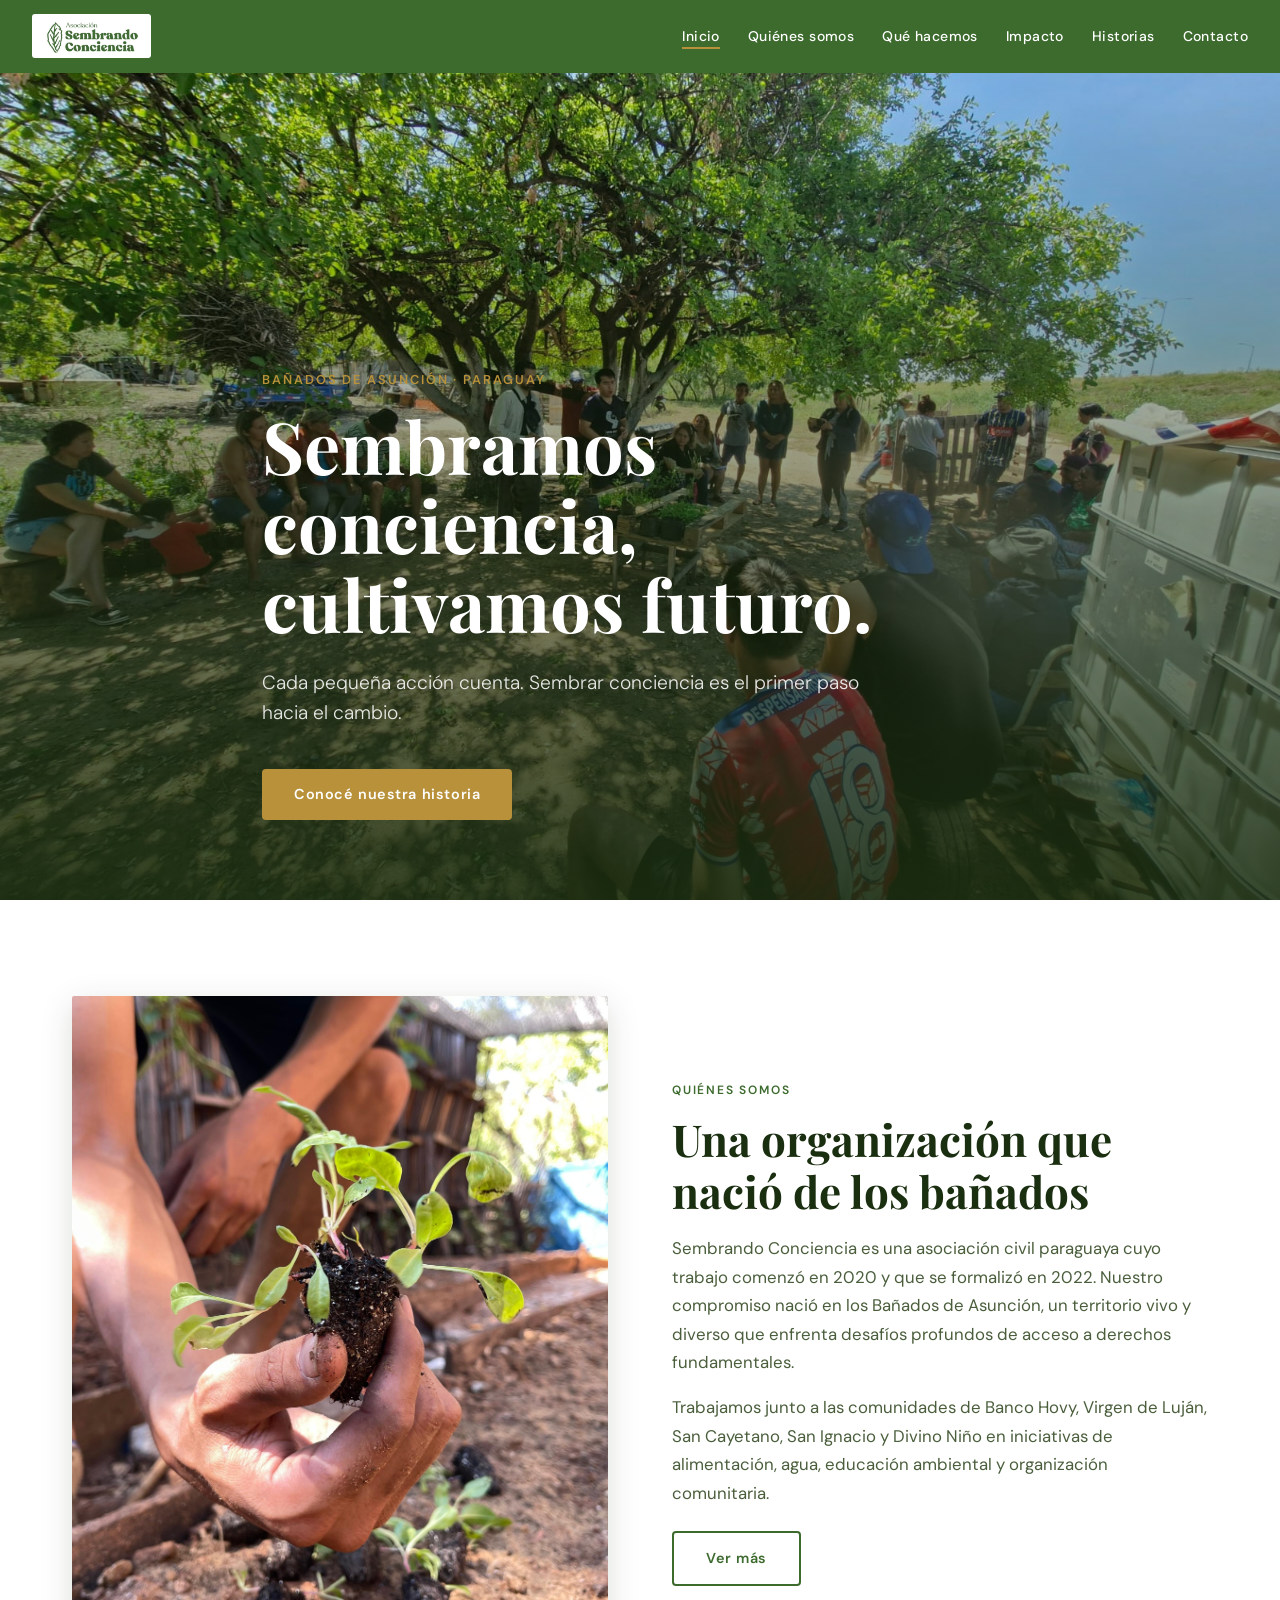
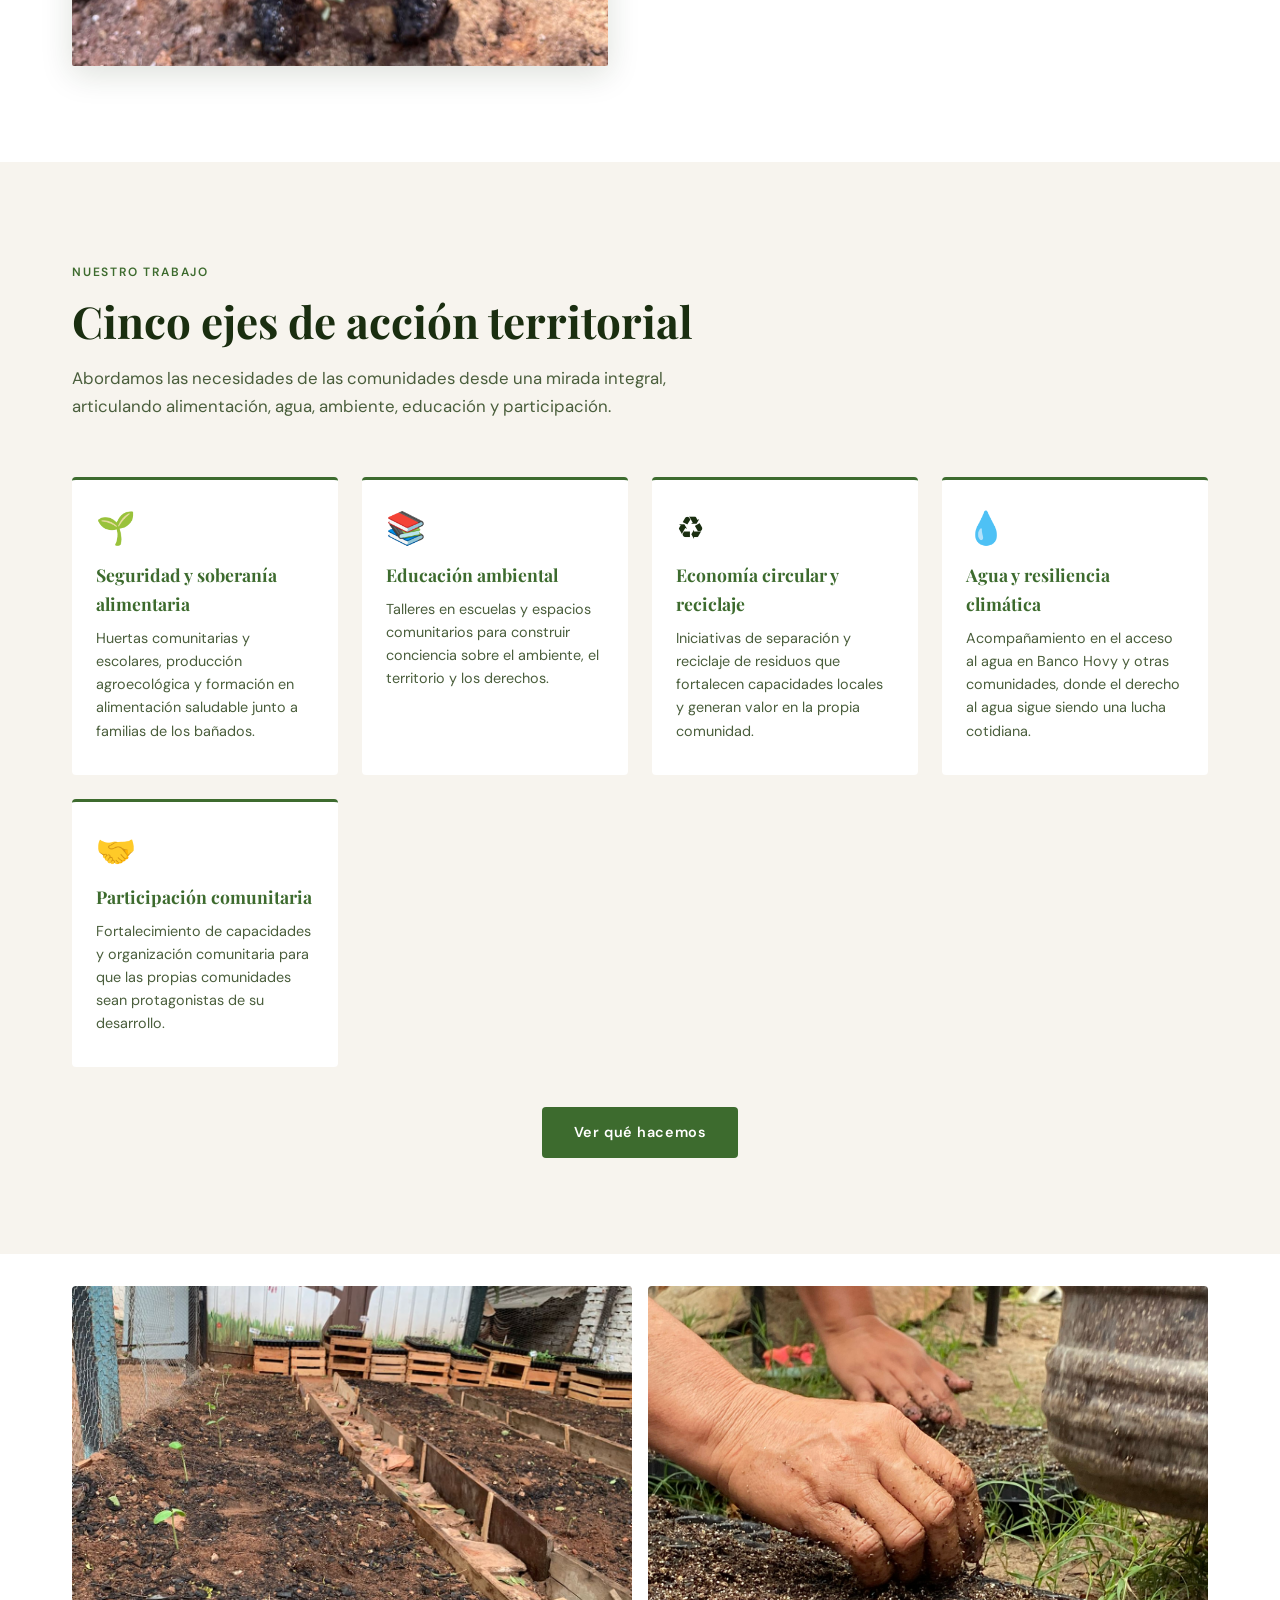
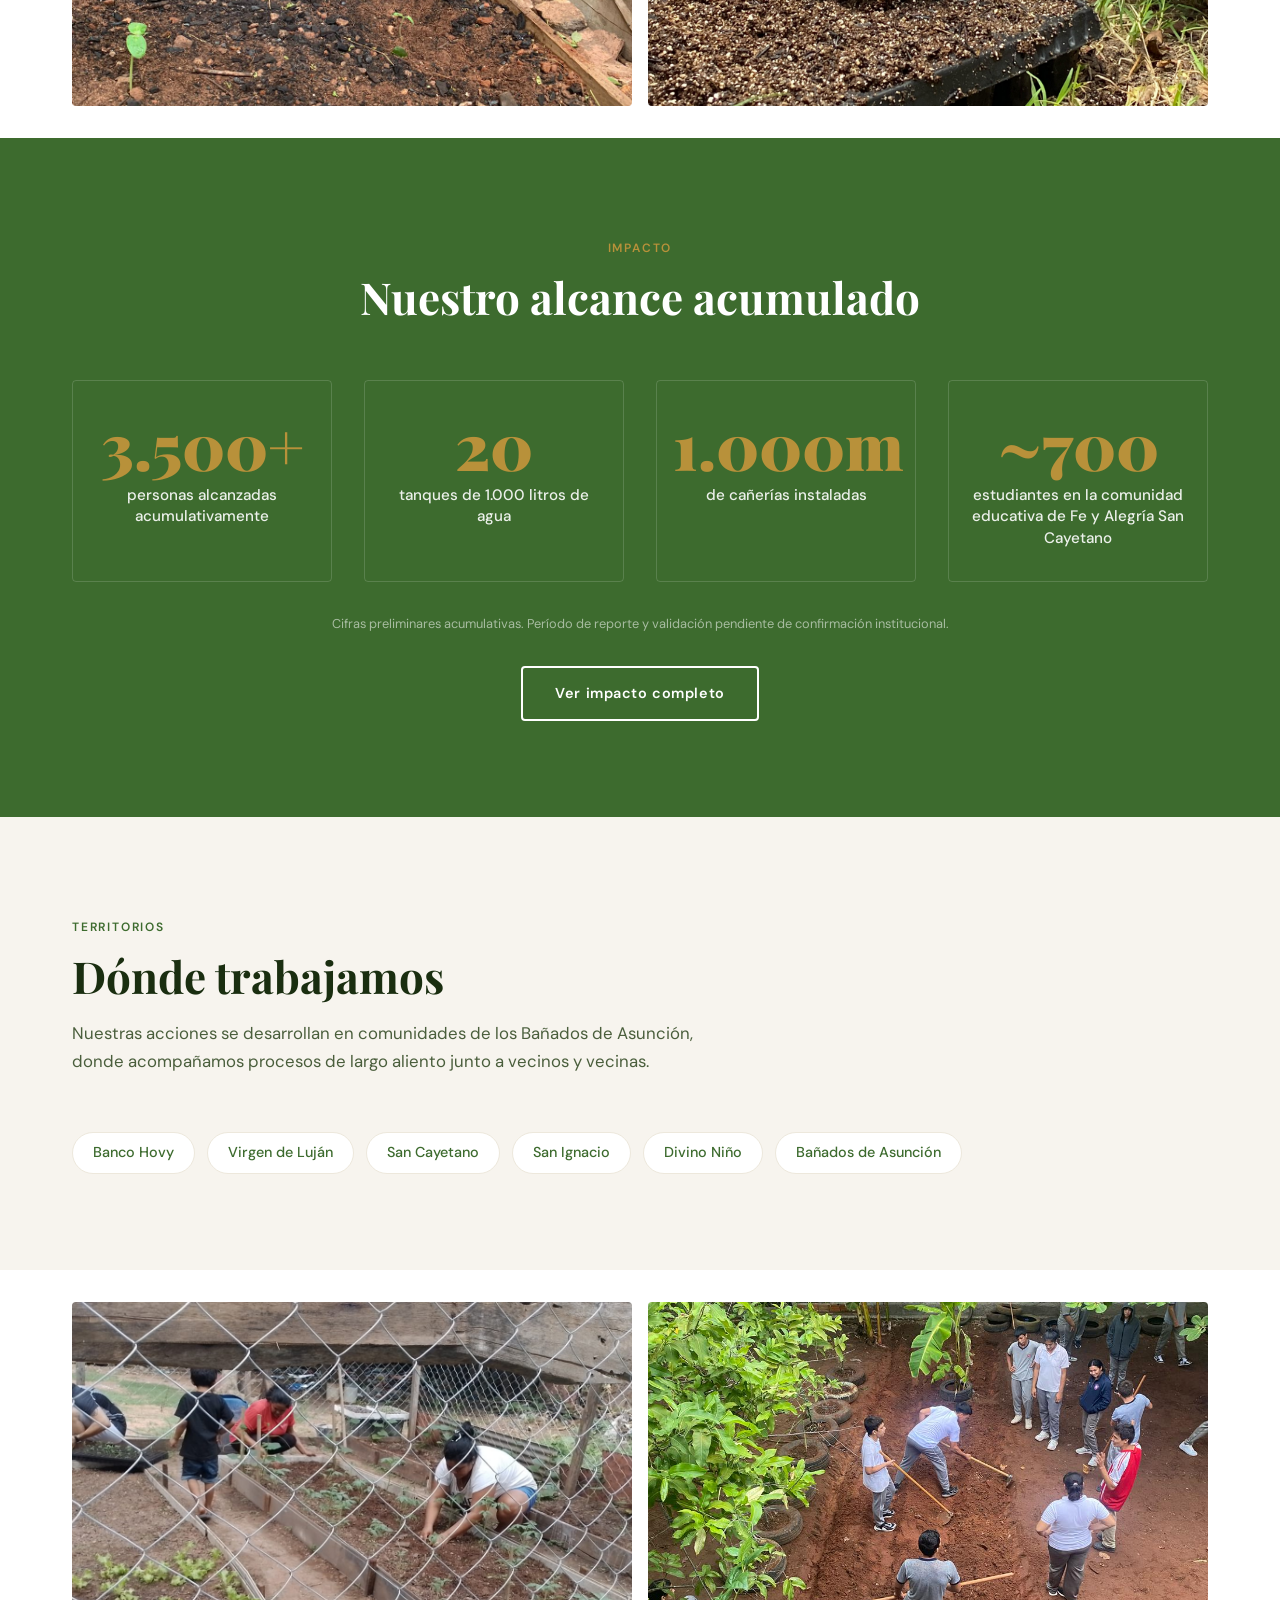
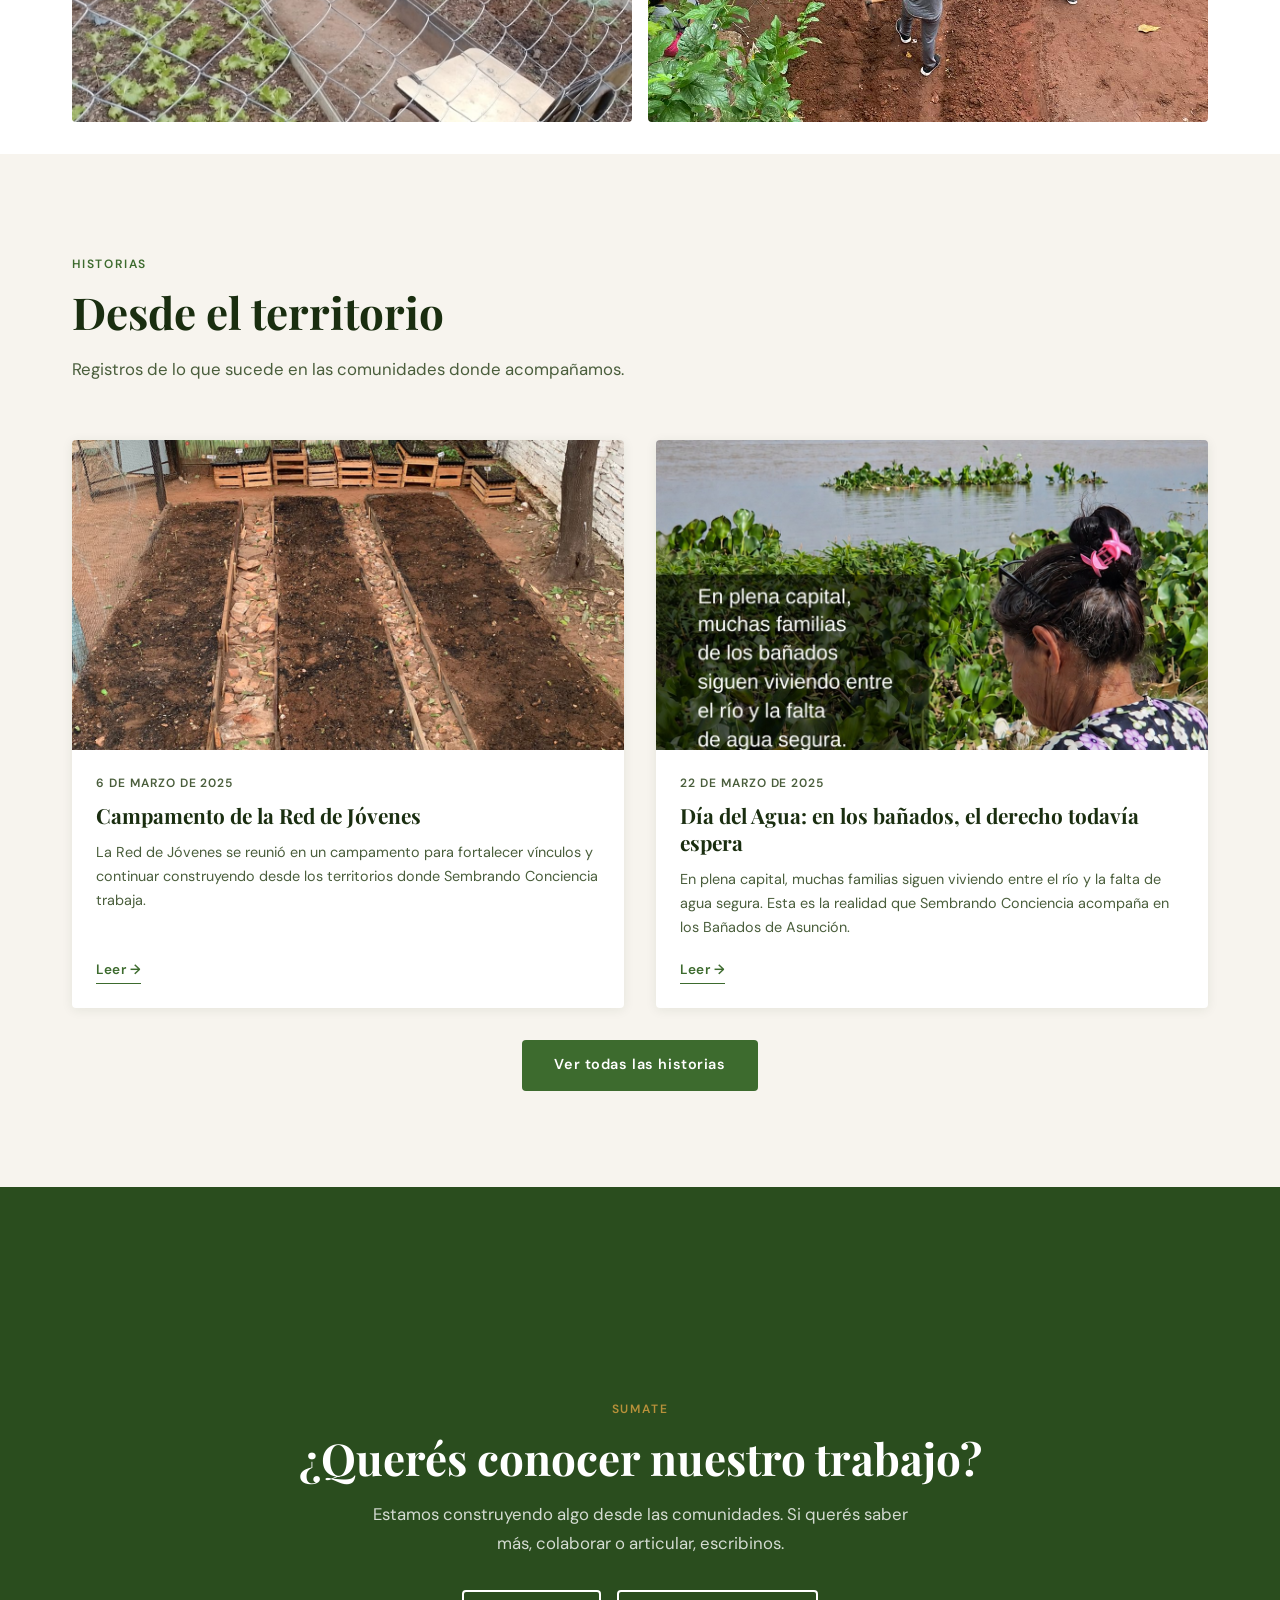
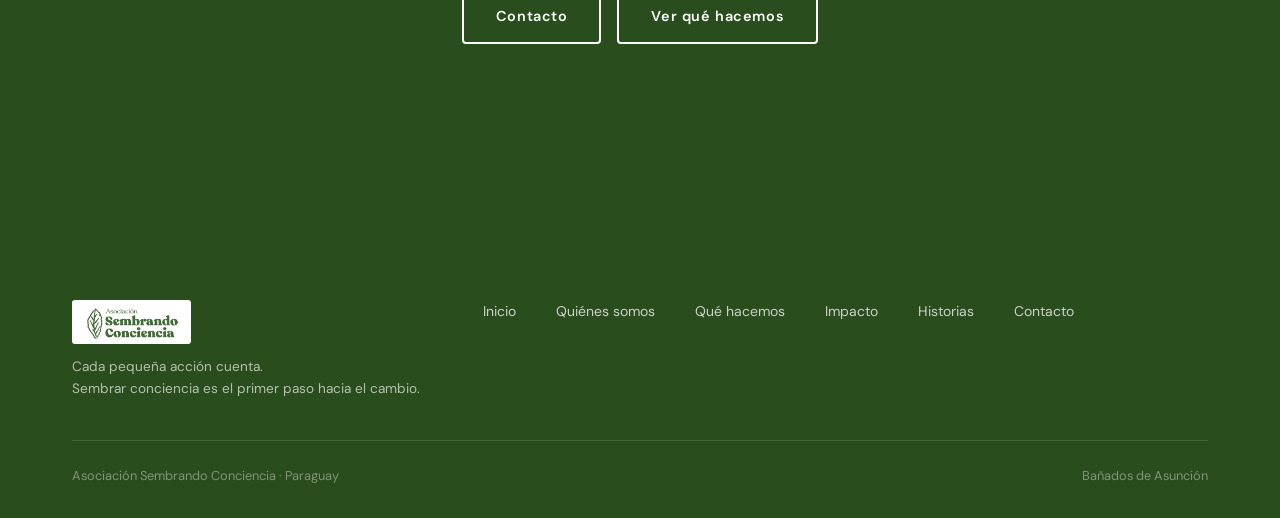
==== commit 31f22e76: "Corregir logo: usar versión verde en nav y footer con contenedor blanco Co-Authored-By: Claude Sonne" ====
--- a/index.html
+++ b/index.html
@@ -12,7 +12,7 @@
 <!-- NAVEGACIÓN -->
 <nav class="nav">
   <a class="nav__logo" href="index.html">
-    <img src="images/logo-blanco.jpeg" alt="Asociación Sembrando Conciencia" />
+    <img src="images/logo-verde.jpeg" alt="Asociación Sembrando Conciencia" />
   </a>
   <button class="nav__menu-btn" aria-label="Abrir menú">
     <span></span><span></span><span></span>
@@ -221,7 +221,7 @@
   <div class="contenedor">
     <div class="footer__inner">
       <div>
-        <img src="images/logo-blanco.jpeg" alt="Asociación Sembrando Conciencia" class="footer__logo" />
+        <img src="images/logo-verde.jpeg" alt="Asociación Sembrando Conciencia" class="footer__logo" />
         <p class="footer__slogan">Cada pequeña acción cuenta.<br>Sembrar conciencia es el primer paso hacia el cambio.</p>
       </div>
       <nav class="footer__nav" aria-label="Navegación secundaria">
--- a/css/style.css
+++ b/css/style.css
@@ -59,8 +59,11 @@
 }
 
 .nav__logo img {
-  height: 48px;
+  height: 44px;
   width: auto;
+  background: var(--blanco);
+  border-radius: 3px;
+  padding: 4px 10px;
 }
 
 .nav__links {
@@ -738,7 +741,13 @@
 }
 @media (max-width: 600px) { .footer__inner { grid-template-columns: 1fr; gap: 2rem; } }
 
-.footer__logo img { height: 44px; margin-bottom: 0.75rem; }
+.footer__logo {
+  height: 44px;
+  margin-bottom: 0.75rem;
+  background: var(--blanco);
+  border-radius: 3px;
+  padding: 4px 10px;
+}
 .footer__slogan {
   font-size: 0.85rem;
   color: rgba(255,255,255,0.65);
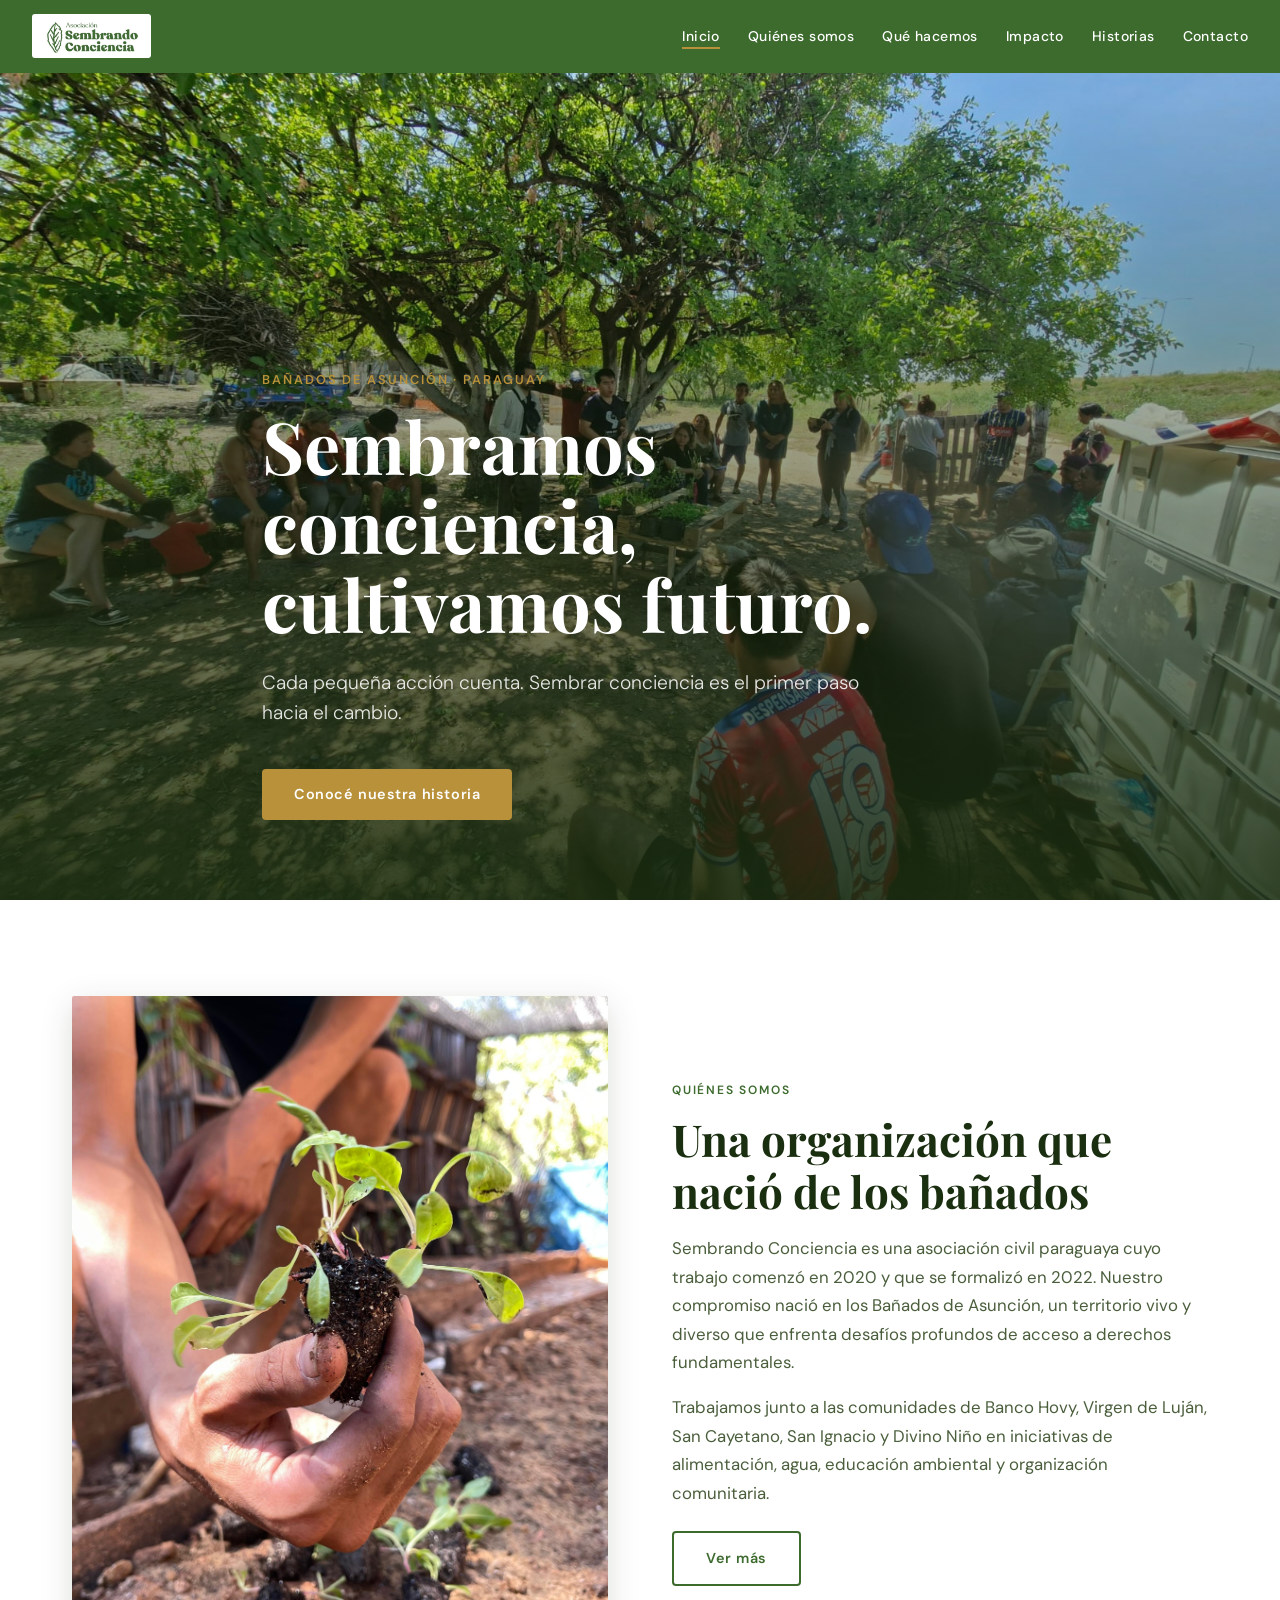
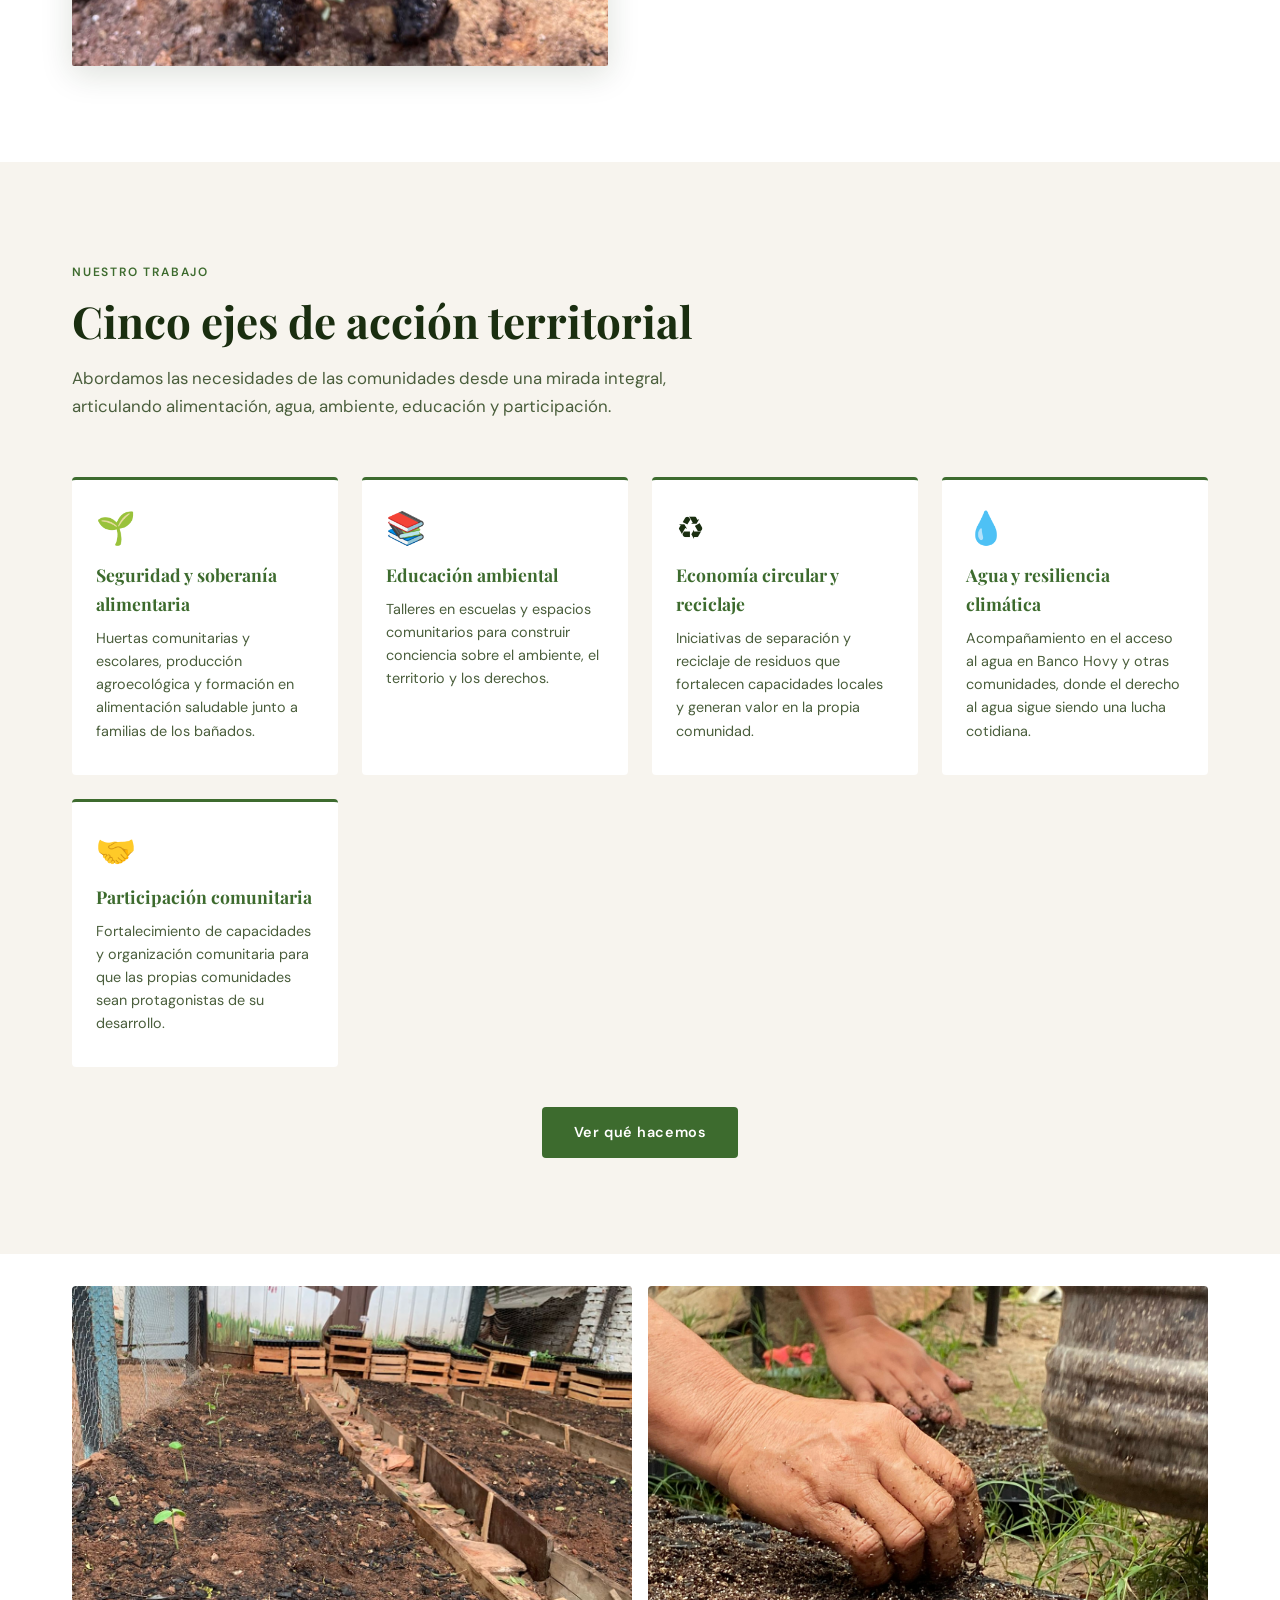
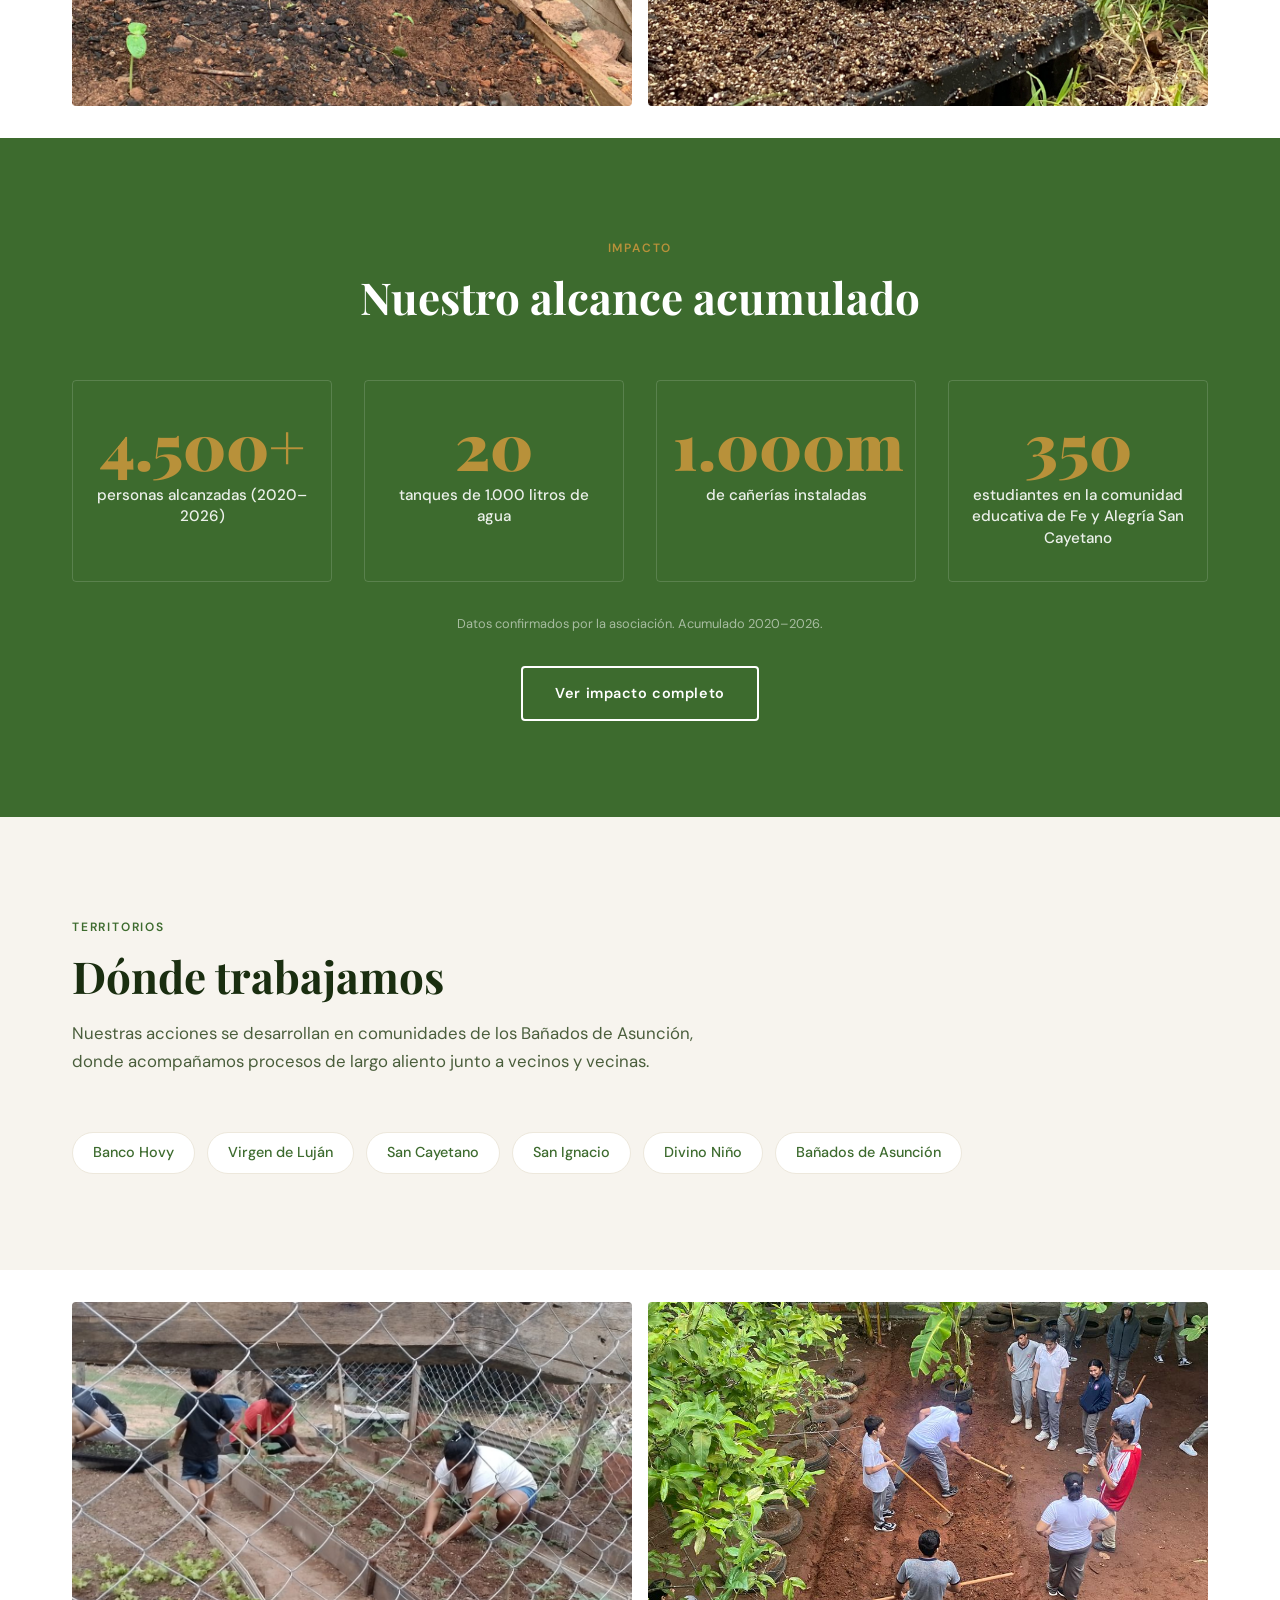
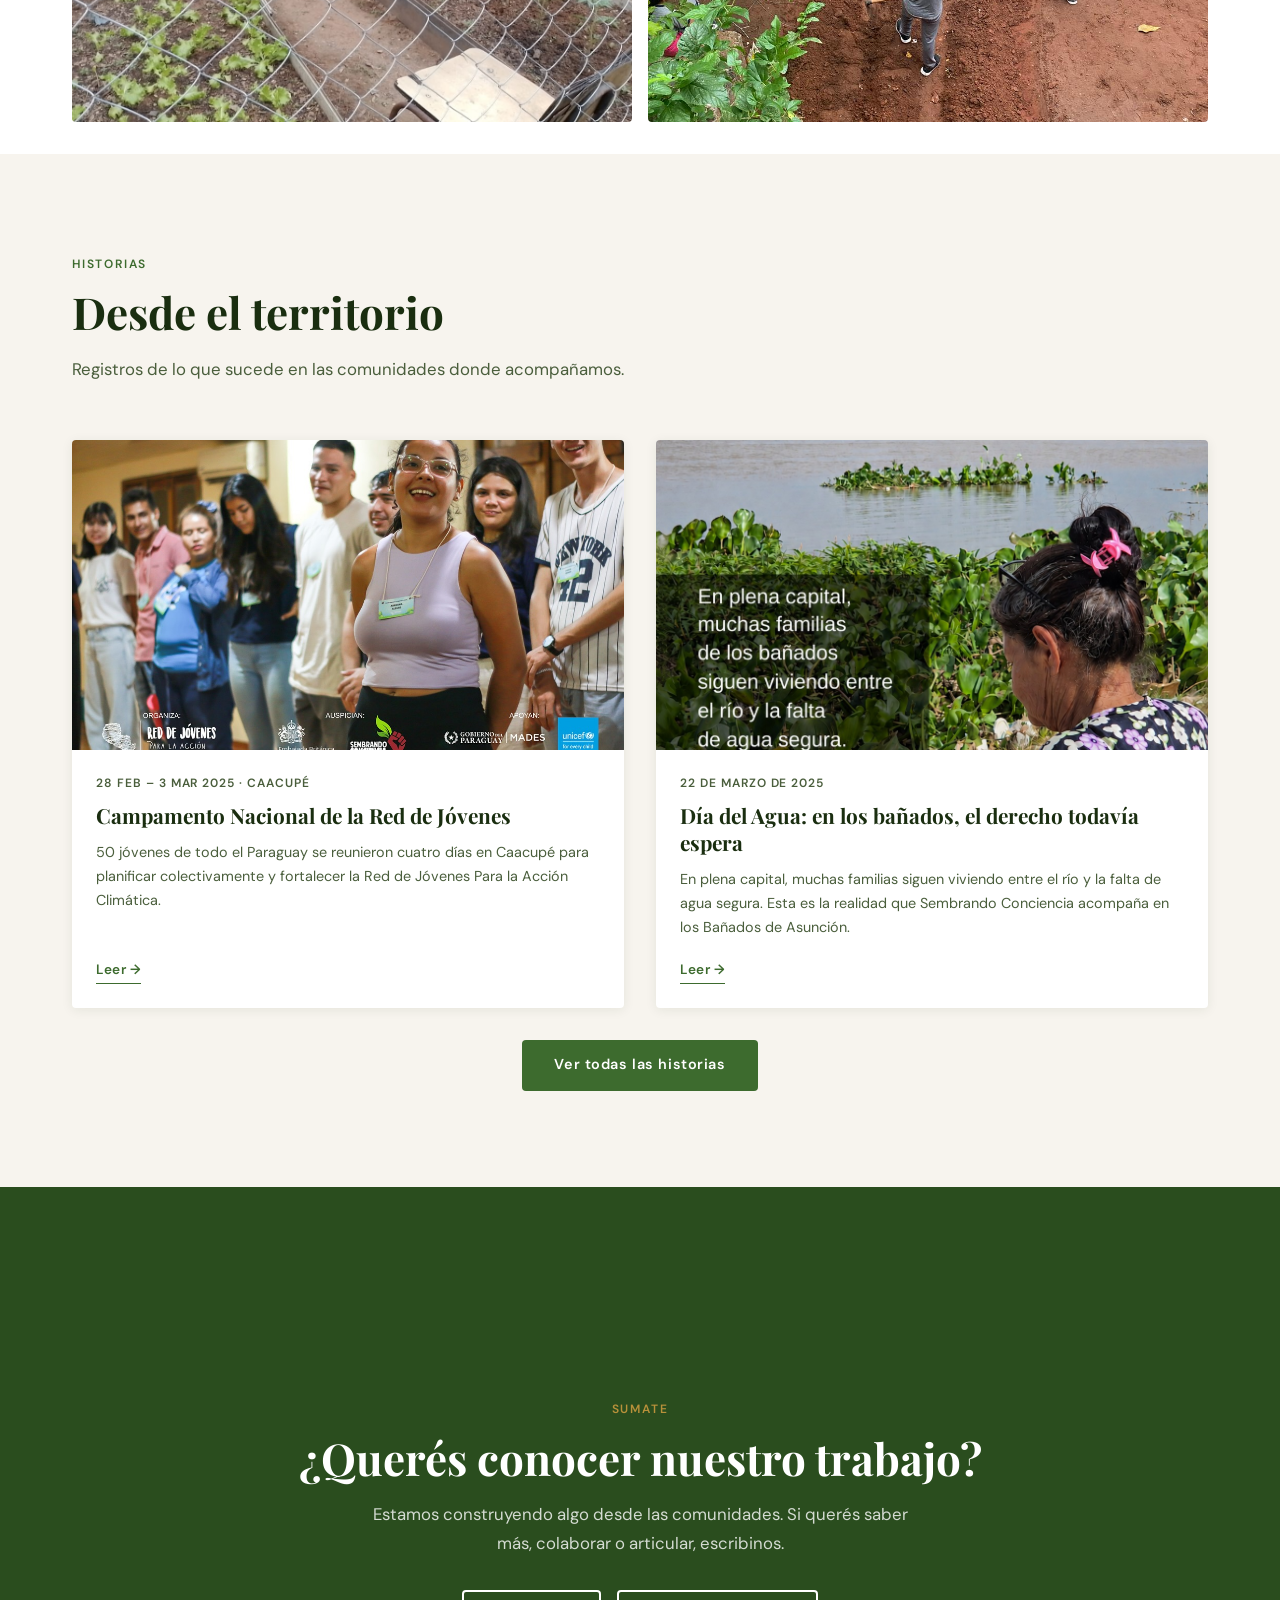
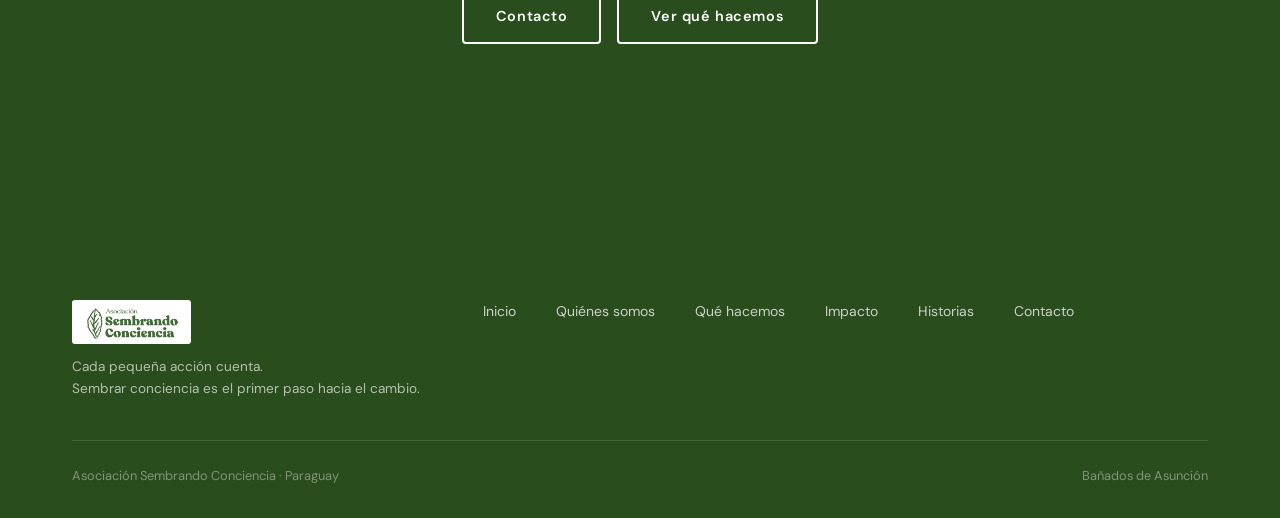
==== commit 6c5f52a4: "Actualizar datos confirmados, misión/visión/valores e Instagram - Cifras: 4.500+ personas (2020-2026" ====
--- a/index.html
+++ b/index.html
@@ -115,8 +115,8 @@
     </div>
     <div class="cifras__grilla">
       <div class="cifra">
-        <div class="cifra__numero">3.500+</div>
-        <div class="cifra__label">personas alcanzadas acumulativamente</div>
+        <div class="cifra__numero">4.500+</div>
+        <div class="cifra__label">personas alcanzadas (2020–2026)</div>
       </div>
       <div class="cifra">
         <div class="cifra__numero">20</div>
@@ -127,11 +127,11 @@
         <div class="cifra__label">de cañerías instaladas</div>
       </div>
       <div class="cifra">
-        <div class="cifra__numero">~700</div>
+        <div class="cifra__numero">350</div>
         <div class="cifra__label">estudiantes en la comunidad educativa de Fe y Alegría San Cayetano</div>
       </div>
     </div>
-    <p class="cifras__nota">Cifras preliminares acumulativas. Período de reporte y validación pendiente de confirmación institucional.</p>
+    <p class="cifras__nota">Datos confirmados por la asociación. Acumulado 2020–2026.</p>
     <div style="text-align:center; margin-top:2rem;">
       <a href="impacto.html" class="btn btn--blanco">Ver impacto completo</a>
     </div>
@@ -177,11 +177,11 @@
     </div>
     <div class="blog__grilla">
       <a href="blog/campamento-red-jovenes.html" class="blog-card">
-        <img class="blog-card__foto" src="images/huerta-escolar-2.jpeg" alt="Huerta escolar, jóvenes trabajando la tierra" />
+        <img class="blog-card__foto" src="images/campamento/campamento-jovenes-04.jpg" alt="Jóvenes del Campamento Nacional de la Red de Jóvenes en dinámica grupal, Caacupé 2025" />
         <div class="blog-card__cuerpo">
-          <p class="blog-card__fecha">6 de marzo de 2025</p>
-          <h3 class="blog-card__titulo">Campamento de la Red de Jóvenes</h3>
-          <p class="blog-card__extracto">La Red de Jóvenes se reunió en un campamento para fortalecer vínculos y continuar construyendo desde los territorios donde Sembrando Conciencia trabaja.</p>
+          <p class="blog-card__fecha">28 feb – 3 mar 2025 · Caacupé</p>
+          <h3 class="blog-card__titulo">Campamento Nacional de la Red de Jóvenes</h3>
+          <p class="blog-card__extracto">50 jóvenes de todo el Paraguay se reunieron cuatro días en Caacupé para planificar colectivamente y fortalecer la Red de Jóvenes Para la Acción Climática.</p>
           <span class="blog-card__link">Leer →</span>
         </div>
       </a>
